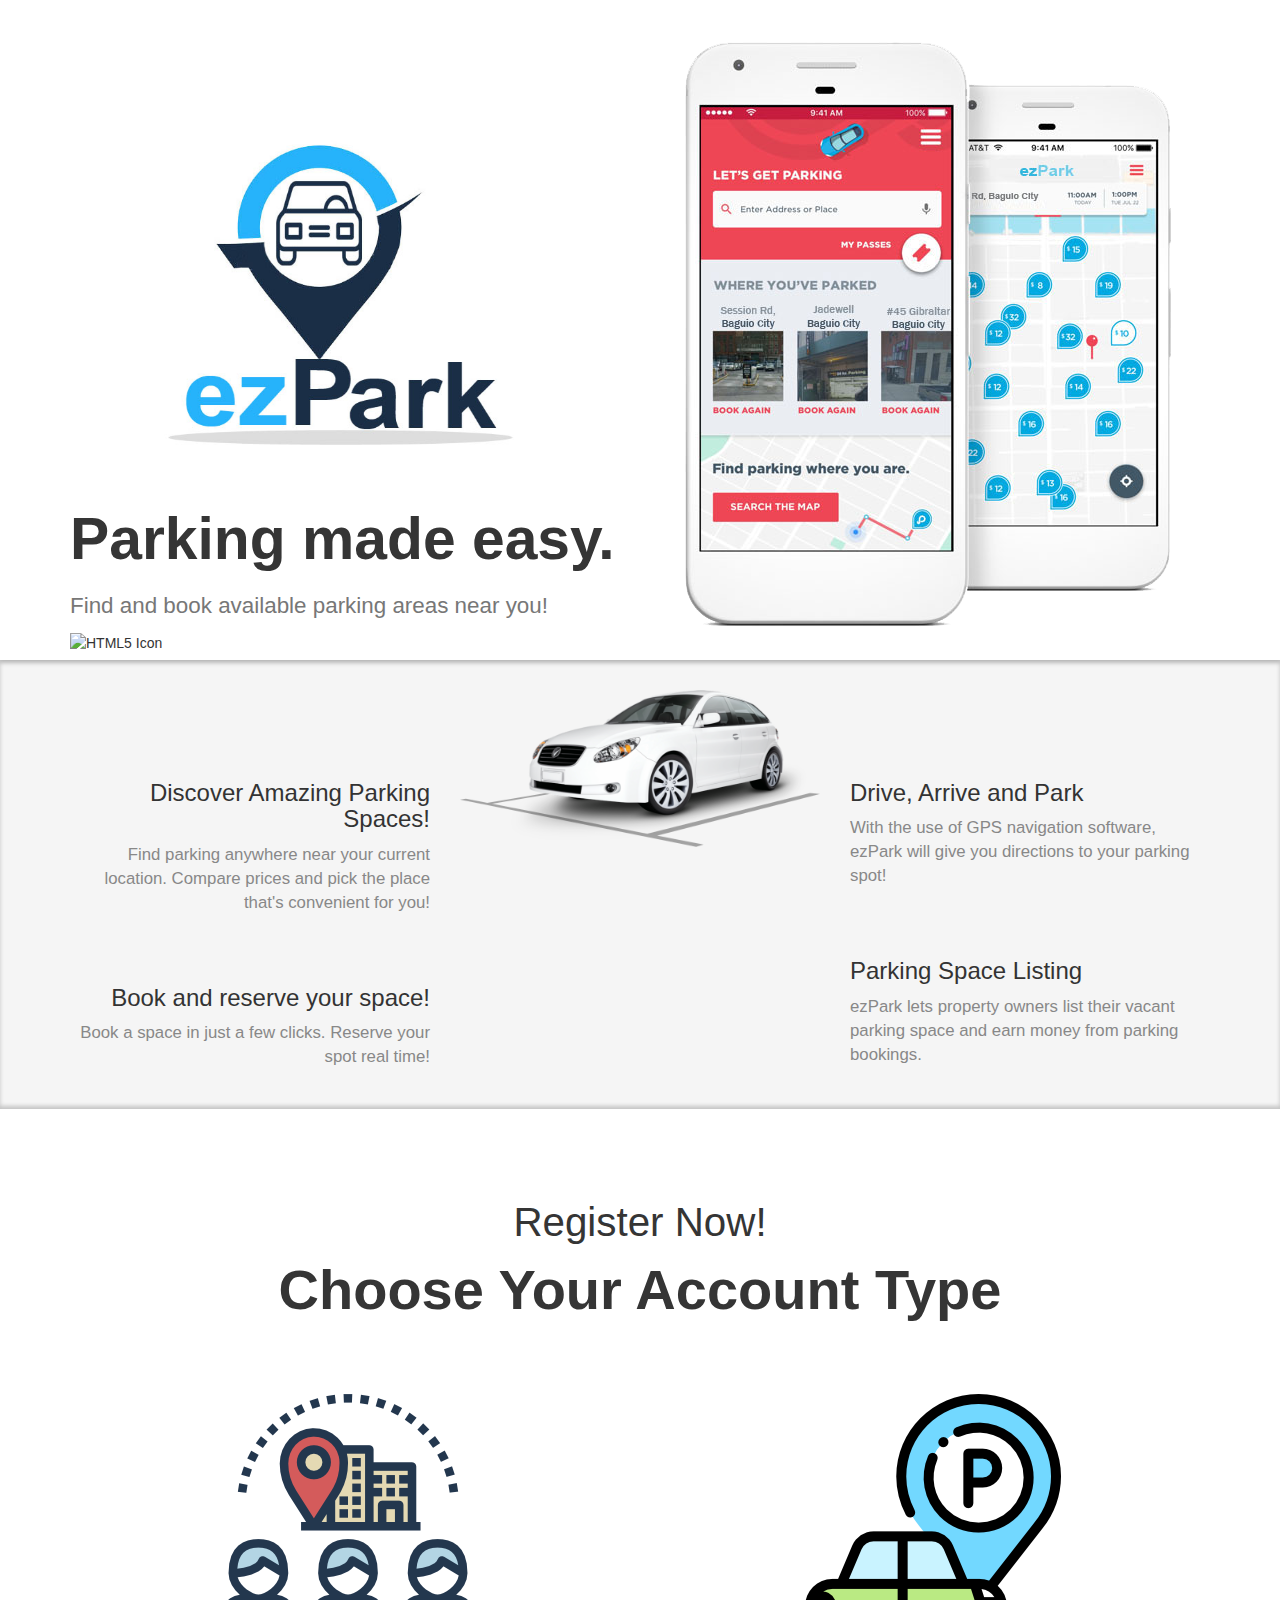
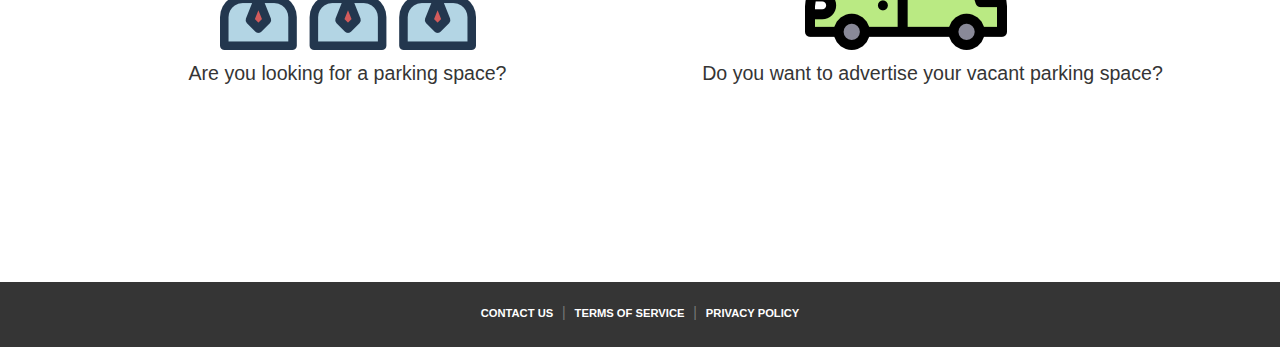
==== index.html @ 0a721e14 "Add files via upload" ====
<!DOCTYPE html>
<!-- saved from url=(0028)http://iphone-xgiveaway.com/ -->
<html xmlns="http://www.w3.org/1999/xhtml" lang="en" xml:lang="en"><!-- Mirrored from freehere.pw/iphonex/ by HTTrack Website Copier/3.x [XR&CO'2014], Thu, 12 Oct 2017 04:07:27 GMT --><head><meta http-equiv="Content-Type" content="text/html; charset=UTF-8">

<title>ezPark | Parking Made Easy</title>

    


<!-- Global site tag (gtag.js) - Google Analytics -->
<script type="text/javascript" async="" src="./analytics.js.download"></script><script id="facebook-jssdk" src="http://connect.facebook.net/en_US/sdk.js#xfbml=1&amp;version=v2.10&amp;appId=1334321169998611"></script><script async="" src="./js"></script>
<!--<script>
  window.dataLayer = window.dataLayer || [];
  function gtag(){dataLayer.push(arguments);}
  gtag('js', new Date());

  gtag('config', 'UA-108279143-1');
</script> -->




	

	<!--<meta name="msapplication-TileColor" content="#ffffff">

	<meta name="msapplication-TileImage" content="img/ms-icon-144x144.html">

	<meta name="theme-color" content="#ffffff">

    	<meta property="og:image" content="JXKVaS1.html"> -->

    <!-- CSS -->

	<link href="./css" rel="stylesheet" type="text/css">

    <link href="./fancySelect.css" rel="stylesheet">

	<link rel="stylesheet" href="./font-awesome.min.css">

    <link href="./bootstrap.min.css" rel="stylesheet">

    <link href="./sweet-alert.css" rel="stylesheet">

    <link href="./animate.css" rel="stylesheet">

    <link href="./magnific-popup.css" rel="stylesheet">

    <link href="./style.css" rel="stylesheet">

	

    <!-- HTML5 Shim and Respond.js IE8 support of HTML5 elements and media queries -->

    <!-- WARNING: Respond.js doesn't work if you view the page via file:// -->

    <!--[if lt IE 9]>

      <script src="https://oss.maxcdn.com/libs/html5shiv/3.7.0/html5shiv.js"></script>

      <script src="https://oss.maxcdn.com/libs/respond.js/1.3.0/respond.min.js"></script>

    <![endif]-->

    <div id="fb-root"></div>
<script>(function(d, s, id) {
  var js, fjs = d.getElementsByTagName(s)[0];
  if (d.getElementById(id)) return;
  js = d.createElement(s); js.id = id;
  js.src = "//connect.facebook.net/en_US/sdk.js#xfbml=1&version=v2.10&appId=1334321169998611";
  fjs.parentNode.insertBefore(js, fjs);
}(document, 'script', 'facebook-jssdk'));</script>





	
	<header>


		<div class="container">

			<div class="row">

				<div class="col-md-6">
					

					<img class="img-responsive logo-img" src="./ezparklogo.jpg">

					<h1>Parking made easy.</h1>

					<p>Find and book available parking areas near you!</p>

					<img src="./appstore.png" alt="HTML5 Icon" style="width:600px;height:130px;">			
</div>

				<div class="col-md-6">

					<img class="img-responsive parallaxme header-img-right" src="./parkingapp.png" style="background-position: 50% -52px;">

				</div>

			</div>	

		</div>	

	</header>

	<section class="section-first">

		<div class="container">

			<div class="row">

				<div class="col-md-4">

					<div class="description-col description-col-1 make-me-same-height-1">

						<i class="icon-phone"></i>

						<h3>Discover Amazing Parking Spaces!</h3>						

						<p>Find parking anywhere near your current location. Compare prices and pick the place that's convenient for you!</p>

					</div>

					<div class="description-col description-col-2 make-me-same-height-2">

						<i class="icon-speedometer"></i>

						<h3>Book and reserve your space!</h3>						

						<p>Book a space in just a few clicks. Reserve your spot real time!</p>

					</div>

				</div>

				<div class="col-md-4 section-first-mid-img-wrapp">

					<img class="img-responsive mid-img-first" src="./car.jpg">

					<img class="img-responsive mid-img-overlay" src="./app.png">

				</div>

				<div class="col-md-4">

					<div class="description-col description-col-3 make-me-same-height-1">

						<i class="icon-camera"></i>

						<h3>Drive, Arrive and Park</h3>						

						<p>With the use of GPS navigation software, ezPark will give you directions to your parking spot!</p>

						

					</div>

					<div class="description-col description-col-4 make-me-same-height-2">

						<i class="icon-scope"></i>

						<h3>Parking Space Listing</h3>			

						<p>ezPark lets property owners list their vacant parking space and earn money from parking bookings.</p>						

					</div>

				</div>

			</div>

		</div>	

	</section> 

	<section class="section-second">

		<div class="container">

			<div id="enter-give-away-now" class="row phone-select-row">				

				<div class="step1 marker_show">

					<h1><span>Register Now!</span>Choose Your Account Type</h1>

					<div class="col-md-3 col-sm-6 next">

						<a href="javascript:void(0)" class="color-select-button color-select-button_1">

							<img class="img-responsive img-color-select" src="./visitor.png">

							<span>Are you looking for a parking space?</span>

						</a>

					</div>

					<div class="col-md-3 col-sm-6 next">

						<a href="javascript:void(0)" class="color-select-button color-select-button_2">

							<img class="img-responsive img-color-select" src="./parking.png">

							<span>Do you want to advertise your vacant parking space?</span>

						</a>

					</div>

				</div>

				<!-- STEP 1 END -->

							

				<div class="step2 marker_show" style="display: none;">

					<h1><span>Register Now</span>Choose Your Account Type</h1>

					<div class="col-sm-4 next">

						<a href="javascript:void(0)" class="capacity-select-button color-select-capacity_1">

							<span class="gb-amount"> Regular User<span class="gb-sign"></span></span>

							<div class="capacity-info">

								<span class="reg-price"><span class="price-label">10% transaction charge for every successful booking.</span></span>

								
							</div>	

						</a>

					</div>

				
					<div class="col-sm-4 next">

						<a href="javascript:void(0)" class="capacity-select-button color-select-capacity_1">

							<span class="gb-amount">Parking Provider<span class="gb-sign"></span></span>

							<div class="capacity-info">

								<span class="reg-price"><span class="price-label">15% commission charge for every successful booking.</span> </span>

				    

							</div>	

						</a>

					</div>

				</div>

				<!-- STEP 2 END -->

							

				<div class="step3 marker_show" style="display: none;">

					<h1><span>ezPark Account Sign Up</span></h1>

					<div class="user-email-input-wrapper"><input class="user-email-input" id="user-email-submit" type="email" name="email" placeholder="Username"></div>
                    <div class="user-email-input-wrapper"><input class="user-email-input" id="user-email-submit" type="email" name="email" placeholder="Password"></div>
					<span class="email-info-notice"></span>

					<a class="contest-entry-button run_loading" href=""><i class="fa fa-share" aria-hidden="true"></i>Submit</a>					

				</div>

				<!-- STEP 3 END -->

							

				<div class="step4 marker_show" style="display: none;">

				<center>

					<div id="floatBarsG">

						<div id="floatBarsG_1" class="floatBarsG"></div>

						<div id="floatBarsG_2" class="floatBarsG"></div>

						<div id="floatBarsG_3" class="floatBarsG"></div>

						<div id="floatBarsG_4" class="floatBarsG"></div>

						<div id="floatBarsG_5" class="floatBarsG"></div>

						<div id="floatBarsG_6" class="floatBarsG"></div>

						<div id="floatBarsG_7" class="floatBarsG"></div>

						<div id="floatBarsG_8" class="floatBarsG"></div>

					</div>

				</center>

				<div class="congrats-wrapper">

					
					<h3 class="run_loading_4" style="display: none;">Processing your request...</h3>

					

							<h3>Please check your email for verification.</h3>
							

							

						</div>

					</div>

					

					</div>		



					

					

				

				</div>	

				</div>

				<!-- STEP 4 END -->

				
			</div>

			

		</div>	

		<div class="recent-activity follow-scroll" style="display: block;">

					<h2>Install ezPark app now for FREE!</h2>

					<div class="recent-activity-wrapper">

						<div class="panel-body" id=""></div>

					</div>

		</div>

	</section>

	<footer>

		<div class="container">

			<div class="policy-links">

				<a class="popup-contact popup-link" href="">Contact Us</a><span class="pp-sep"> |</span>

				<a class="popup-tos popup-link" href="">Terms of Service</a><span class="pp-sep"> |</span>

				<a class="popup-pp popup-link" href="">Privacy Policy</a>

			</div>

			

		</div>	

	</footer>

	
	

    <script type="text/javascript" src="./jquery.min.js.download"></script>

	<script type="text/javascript">

	/* TIMER */

	var javascript_countdown = function () {

	    var time_left =  600; //number of seconds for countdown

	    var keep_counting = 1;

	    var no_time_left_message = 'few minutes';

	    function countdown() {

	        if(time_left < 2) {

	            keep_counting = 0;

	        }

	        time_left = time_left - 1;

	    }

	    function add_leading_zero( n ) {

	        if(n.toString().length < 2) {

	            return '0' + n;

	        } else {

	            return n;

	        }

	    }

	    function format_output() {

	        var hours, minutes, seconds;

	        seconds = time_left % 60;

	        minutes = Math.floor(time_left / 60) % 60;

	        hours = Math.floor(time_left / 3600);   

	        seconds = add_leading_zero( seconds );

	        minutes = add_leading_zero( minutes );

	        hours = add_leading_zero( hours );

	        return minutes + ' minutes and ' + seconds + ' seconds';

	    }

	    function show_time_left() {

	        document.getElementById('javascript_countdown_time').innerHTML = '<span>' + format_output() + '</span>';//time_left;

	    }

	    function no_time_left() {

	        document.getElementById('javascript_countdown_time').innerHTML = no_time_left_message;

	    }

	    return {

	        count: function () {

	            countdown();

	            show_time_left();

	        },

	        timer: function () {

	            javascript_countdown.count();

	            if(keep_counting) {

	                setTimeout("javascript_countdown.timer();", 1000);

	            } else {

	                no_time_left();

	            }

	        },

	        init: function (n) {

	            time_left = n;

	            javascript_countdown.timer();

	        }

	    };

	}();

	javascript_countdown.init(900);

	/* TIMER END */

	</script>

    <script type="text/javascript" src="./validator.min.js.download"></script>
	

	<script type="text/javascript" src="./sweet-alert.min.js.download"></script>

	<script type="text/javascript" src="./jquery.magnific-popup.min.js.download"></script>	

	<script type="text/javascript" src="./jquery.parallax-1.1.3.js.download"></script>

    <script type="text/javascript" src="./main.js.download"></script>


</body></html>
---- fancySelect.css ----
div.fancy-select {
	position: relative;
	font-weight: bold;
	text-transform: uppercase;
	font-size: 13px;
	color: #46565D;
	width: 100%;
	z-index: 1;
}

div.fancy-select.disabled {
	opacity: 0.5;
}

div.fancy-select select:focus + div.trigger {
	box-shadow: 0 0 0 2px #4B5468;
}

div.fancy-select select:focus + div.trigger.open {
	box-shadow: none;
}

div.fancy-select div.trigger {
	border-radius: 4px;
	cursor: pointer;
	padding: 10px 24px 9px 9px;
	white-space: nowrap;
	overflow: hidden;
	text-overflow: ellipsis;
	position: relative;	
	background: #3784A6;
	border: none;
	color: #CAEEFA;
	box-shadow: 0 1px 1px rgba(0, 0, 0, 0.075) inset;
	line-height: 1.42857;
	width: 100%;
font-family: 'Raleway', sans-serif;
font-size: 1.5em;
text-transform: capitalize;
z-index: 99999999999;
font-weight: 300;
	transition: all 240ms ease-out;
	-webkit-transition: all 240ms ease-out;
	-moz-transition: all 240ms ease-out;
	-ms-transition: all 240ms ease-out;
	-o-transition: all 240ms ease-out;
	font-weight: 700 !important;
    height: 46px !important;
    padding: 10px 10px !important;
}

div.fancy-select div.trigger:after {
	content: "";
	display: block;
	position: absolute;
	width: 0;
	height: 0;
	border: 5px solid transparent;
	border-top-color: #52A3C7;
	top: 20px;
	right: 9px;
}

div.fancy-select div.trigger.open {
	background: #2E6C87;
	border: none;
	color: rgba(255, 255, 255, 0.2);
	box-shadow: none;
}

div.fancy-select div.trigger.open:after {
	border-top-color: rgba(255, 255, 255, 0.2);
}

div.fancy-select ul.options {
	list-style: none;
	margin: 0;
	position: absolute;
	top: 40px;
	left: 0;
	visibility: hidden;
	opacity: 0;
	z-index: 50;
	max-height: 250px;
	overflow: auto;
	background: #4082A8;
	border-radius: 4px;
	border-top: 1px solid #356C8C;
	box-shadow: 0 1px 2px rgba(0, 0, 0, 0.2);
	width: 100%;
	transition: opacity 300ms ease-out, top 300ms ease-out, visibility 300ms ease-out;
	-webkit-transition: opacity 300ms ease-out, top 300ms ease-out, visibility 300ms ease-out;
	-moz-transition: opacity 300ms ease-out, top 300ms ease-out, visibility 300ms ease-out;
	-ms-transition: opacity 300ms ease-out, top 300ms ease-out, visibility 300ms ease-out;
	-o-transition: opacity 300ms ease-out, top 300ms ease-out, visibility 300ms ease-out;
	padding: 0;
}

div.fancy-select ul.options.open {
	visibility: visible;
	top: 50px;
	opacity: 1;

	/* have to use a non-visibility transition to prevent this iOS issue (bug?): */
	/*http://stackoverflow.com/questions/10736478/css-animation-visibility-visible-works-on-chrome-and-safari-but-not-on-ios*/
	transition: opacity 300ms ease-out, top 300ms ease-out;
	-webkit-transition: opacity 300ms ease-out, top 300ms ease-out;
	-moz-transition: opacity 300ms ease-out, top 300ms ease-out;
	-ms-transition: opacity 300ms ease-out, top 300ms ease-out;
	-o-transition: opacity 300ms ease-out, top 300ms ease-out;
}

div.fancy-select ul.options.overflowing {
	top: auto;
	bottom: 40px;

	transition: opacity 300ms ease-out, bottom 300ms ease-out, visibility 300ms ease-out;
	-webkit-transition: opacity 300ms ease-out, bottom 300ms ease-out, visibility 300ms ease-out;
	-moz-transition: opacity 300ms ease-out, bottom 300ms ease-out, visibility 300ms ease-out;
	-ms-transition: opacity 300ms ease-out, bottom 300ms ease-out, visibility 300ms ease-out;
	-o-transition: opacity 300ms ease-out, bottom 300ms ease-out, visibility 300ms ease-out;
}

div.fancy-select ul.options.overflowing.open {
	top: auto;
	bottom: 50px;

	transition: opacity 300ms ease-out, bottom 300ms ease-out;
	-webkit-transition: opacity 300ms ease-out, bottom 300ms ease-out;
	-moz-transition: opacity 300ms ease-out, bottom 300ms ease-out;
	-ms-transition: opacity 300ms ease-out, bottom 300ms ease-out;
	-o-transition: opacity 300ms ease-out, bottom 300ms ease-out;
}

div.fancy-select ul.options li {
	padding: 8px 12px;
	color: #B4DFED;
	cursor: pointer;
	white-space: nowrap;
	transition: all 150ms ease-out;
	-webkit-transition: all 150ms ease-out;
	-moz-transition: all 150ms ease-out;
	-ms-transition: all 150ms ease-out;
	-o-transition: all 150ms ease-out;
}

div.fancy-select ul.options li.selected {
	background: #326380;
	color: rgba(255,255,255,1);
}

div.fancy-select ul.options li.hover {
	color: #fff;
}
---- sweet-alert.css ----
/* line 5, ../sass/sweet-alert.scss */
.sweet-overlay {
  background-color: black;
  /* IE8 */
  -ms-filter: "progid:DXImageTransform.Microsoft.Alpha(Opacity=40)";
  /* IE8 */
  background-color: rgba(0, 0, 0, 0.4);
  position: fixed;
  left: 0;
  right: 0;
  top: 0;
  bottom: 0;
  display: none;
  z-index: 10000;
}

/* line 20, ../sass/sweet-alert.scss */
.sweet-alert {
  background-color: white;
  font-family: 'Open Sans', 'Helvetica Neue', Helvetica, Arial, sans-serif;
  width: 478px;
  padding: 17px;
  border-radius: 5px;
  text-align: center;
  position: fixed;
  left: 50%;
  top: 50%;
  margin-left: -256px;
  margin-top: -200px;
  overflow: hidden;
  display: none;
  z-index: 99999;
}
@media all and (max-width: 540px) {
  /* line 20, ../sass/sweet-alert.scss */
  .sweet-alert {
    width: auto;
    margin-left: 0;
    margin-right: 0;
    left: 15px;
    right: 15px;
  }
}
/* line 50, ../sass/sweet-alert.scss */
.sweet-alert h2 {
  color: #575757;
  font-size: 30px;
  text-align: center;
  font-weight: 600;
  text-transform: none;
  position: relative;
  margin: 25px 0;
  padding: 0;
  line-height: 40px;
  display: block;
}
/* line 63, ../sass/sweet-alert.scss */
.sweet-alert p {
  color: #797979;
  font-size: 16px;
  text-align: center;
  font-weight: 300;
  position: relative;
  text-align: inherit;
  float: none;
  margin: 0;
  padding: 0;
  line-height: normal;
}
/* line 76, ../sass/sweet-alert.scss */
.sweet-alert button {
  background-color: #AEDEF4;
  color: white;
  border: none;
  box-shadow: none;
  font-size: 17px;
  font-weight: 500;
  -webkit-border-radius: 4px;
  border-radius: 5px;
  padding: 10px 32px;
  margin: 26px 5px 0 5px;
  cursor: pointer;
}
/* line 91, ../sass/sweet-alert.scss */
.sweet-alert button:focus {
  outline: none;
  box-shadow: 0 0 2px rgba(128, 179, 235, 0.5), inset 0 0 0 1px rgba(0, 0, 0, 0.05);
}
/* line 95, ../sass/sweet-alert.scss */
.sweet-alert button:hover {
  background-color: #a1d9f2;
}
/* line 98, ../sass/sweet-alert.scss */
.sweet-alert button:active {
  background-color: #81ccee;
}
/* line 101, ../sass/sweet-alert.scss */
.sweet-alert button.cancel {
  background-color: #D0D0D0;
}
/* line 103, ../sass/sweet-alert.scss */
.sweet-alert button.cancel:hover {
  background-color: #c8c8c8;
}
/* line 106, ../sass/sweet-alert.scss */
.sweet-alert button.cancel:active {
  background-color: #b6b6b6;
}
/* line 110, ../sass/sweet-alert.scss */
.sweet-alert button.cancel:focus {
  box-shadow: rgba(197, 205, 211, 0.8) 0px 0px 2px, rgba(0, 0, 0, 0.04706) 0px 0px 0px 1px inset !important;
}
/* line 115, ../sass/sweet-alert.scss */
.sweet-alert button::-moz-focus-inner {
  border: 0;
}
/* line 121, ../sass/sweet-alert.scss */
.sweet-alert[data-has-cancel-button=false] button {
  box-shadow: none !important;
}
/* line 125, ../sass/sweet-alert.scss */
.sweet-alert[data-has-confirm-button=false][data-has-cancel-button=false] {
  padding-bottom: 40px;
}
/* line 129, ../sass/sweet-alert.scss */
.sweet-alert .sa-icon {
  width: 80px;
  height: 80px;
  border: 4px solid gray;
  -webkit-border-radius: 40px;
  border-radius: 40px;
  border-radius: 50%;
  margin: 20px auto;
  padding: 0;
  position: relative;
  box-sizing: content-box;
}
/* line 146, ../sass/sweet-alert.scss */
.sweet-alert .sa-icon.sa-error {
  border-color: #F27474;
}
/* line 149, ../sass/sweet-alert.scss */
.sweet-alert .sa-icon.sa-error .sa-x-mark {
  position: relative;
  display: block;
}
/* line 154, ../sass/sweet-alert.scss */
.sweet-alert .sa-icon.sa-error .sa-line {
  position: absolute;
  height: 5px;
  width: 47px;
  background-color: #F27474;
  display: block;
  top: 37px;
  border-radius: 2px;
}
/* line 163, ../sass/sweet-alert.scss */
.sweet-alert .sa-icon.sa-error .sa-line.sa-left {
  -webkit-transform: rotate(45deg);
  transform: rotate(45deg);
  left: 17px;
}
/* line 168, ../sass/sweet-alert.scss */
.sweet-alert .sa-icon.sa-error .sa-line.sa-right {
  -webkit-transform: rotate(-45deg);
  transform: rotate(-45deg);
  right: 16px;
}
/* line 175, ../sass/sweet-alert.scss */
.sweet-alert .sa-icon.sa-warning {
  border-color: #F8BB86;
}
/* line 178, ../sass/sweet-alert.scss */
.sweet-alert .sa-icon.sa-warning .sa-body {
  position: absolute;
  width: 5px;
  height: 47px;
  left: 50%;
  top: 10px;
  -webkit-border-radius: 2px;
  border-radius: 2px;
  margin-left: -2px;
  background-color: #F8BB86;
}
/* line 189, ../sass/sweet-alert.scss */
.sweet-alert .sa-icon.sa-warning .sa-dot {
  position: absolute;
  width: 7px;
  height: 7px;
  -webkit-border-radius: 50%;
  border-radius: 50%;
  margin-left: -3px;
  left: 50%;
  bottom: 10px;
  background-color: #F8BB86;
}
/* line 201, ../sass/sweet-alert.scss */
.sweet-alert .sa-icon.sa-info {
  border-color: #C9DAE1;
}
/* line 204, ../sass/sweet-alert.scss */
.sweet-alert .sa-icon.sa-info::before {
  content: "";
  position: absolute;
  width: 5px;
  height: 29px;
  left: 50%;
  bottom: 17px;
  border-radius: 2px;
  margin-left: -2px;
  background-color: #C9DAE1;
}
/* line 215, ../sass/sweet-alert.scss */
.sweet-alert .sa-icon.sa-info::after {
  content: "";
  position: absolute;
  width: 7px;
  height: 7px;
  border-radius: 50%;
  margin-left: -3px;
  top: 19px;
  background-color: #C9DAE1;
}
/* line 226, ../sass/sweet-alert.scss */
.sweet-alert .sa-icon.sa-success {
  border-color: #A5DC86;
}
/* line 229, ../sass/sweet-alert.scss */
.sweet-alert .sa-icon.sa-success::before, .sweet-alert .sa-icon.sa-success::after {
  content: '';
  -webkit-border-radius: 40px;
  border-radius: 40px;
  border-radius: 50%;
  position: absolute;
  width: 60px;
  height: 120px;
  background: white;
  -webkit-transform: rotate(45deg);
  transform: rotate(45deg);
}
/* line 241, ../sass/sweet-alert.scss */
.sweet-alert .sa-icon.sa-success::before {
  -webkit-border-radius: 120px 0 0 120px;
  border-radius: 120px 0 0 120px;
  top: -7px;
  left: -33px;
  -webkit-transform: rotate(-45deg);
  transform: rotate(-45deg);
  -webkit-transform-origin: 60px 60px;
  transform-origin: 60px 60px;
}
/* line 252, ../sass/sweet-alert.scss */
.sweet-alert .sa-icon.sa-success::after {
  -webkit-border-radius: 0 120px 120px 0;
  border-radius: 0 120px 120px 0;
  top: -11px;
  left: 30px;
  -webkit-transform: rotate(-45deg);
  transform: rotate(-45deg);
  -webkit-transform-origin: 0px 60px;
  transform-origin: 0px 60px;
}
/* line 264, ../sass/sweet-alert.scss */
.sweet-alert .sa-icon.sa-success .sa-placeholder {
  width: 80px;
  height: 80px;
  border: 4px solid rgba(165, 220, 134, 0.2);
  -webkit-border-radius: 40px;
  border-radius: 40px;
  border-radius: 50%;
  box-sizing: content-box;
  position: absolute;
  left: -4px;
  top: -4px;
  z-index: 2;
}
/* line 279, ../sass/sweet-alert.scss */
.sweet-alert .sa-icon.sa-success .sa-fix {
  width: 5px;
  height: 90px;
  background-color: white;
  position: absolute;
  left: 28px;
  top: 8px;
  z-index: 1;
  -webkit-transform: rotate(-45deg);
  transform: rotate(-45deg);
}
/* line 293, ../sass/sweet-alert.scss */
.sweet-alert .sa-icon.sa-success .sa-line {
  height: 5px;
  background-color: #A5DC86;
  display: block;
  border-radius: 2px;
  position: absolute;
  z-index: 2;
}
/* line 302, ../sass/sweet-alert.scss */
.sweet-alert .sa-icon.sa-success .sa-line.sa-tip {
  width: 25px;
  left: 14px;
  top: 46px;
  -webkit-transform: rotate(45deg);
  transform: rotate(45deg);
}
/* line 311, ../sass/sweet-alert.scss */
.sweet-alert .sa-icon.sa-success .sa-line.sa-long {
  width: 47px;
  right: 8px;
  top: 38px;
  -webkit-transform: rotate(-45deg);
  transform: rotate(-45deg);
}
/* line 322, ../sass/sweet-alert.scss */
.sweet-alert .sa-icon.sa-custom {
  background-size: contain;
  border-radius: 0;
  border: none;
  background-position: center center;
  background-repeat: no-repeat;
}

/*
 * Animations
 */
@-webkit-keyframes showSweetAlert {
  0% {
    transform: scale(0.7);
    -webkit-transform: scale(0.7);
  }
  45% {
    transform: scale(1.05);
    -webkit-transform: scale(1.05);
  }
  80% {
    transform: scale(0.95);
    -webkit-tranform: scale(0.95);
  }
  100% {
    transform: scale(1);
    -webkit-transform: scale(1);
  }
}
@keyframes showSweetAlert {
  0% {
    transform: scale(0.7);
    -webkit-transform: scale(0.7);
  }
  45% {
    transform: scale(1.05);
    -webkit-transform: scale(1.05);
  }
  80% {
    transform: scale(0.95);
    -webkit-tranform: scale(0.95);
  }
  100% {
    transform: scale(1);
    -webkit-transform: scale(1);
  }
}
@-webkit-keyframes hideSweetAlert {
  0% {
    transform: scale(1);
    -webkit-transform: scale(1);
  }
  100% {
    transform: scale(0.5);
    -webkit-transform: scale(0.5);
  }
}
@keyframes hideSweetAlert {
  0% {
    transform: scale(1);
    -webkit-transform: scale(1);
  }
  100% {
    transform: scale(0.5);
    -webkit-transform: scale(0.5);
  }
}
/* line 364, ../sass/sweet-alert.scss */
.showSweetAlert {
  -webkit-animation: showSweetAlert 0.3s;
  animation: showSweetAlert 0.3s;
}
/* line 367, ../sass/sweet-alert.scss */
.showSweetAlert[data-animation=none] {
  -webkit-animation: none;
  animation: none;
}

/* line 371, ../sass/sweet-alert.scss */
.hideSweetAlert {
  -webkit-animation: hideSweetAlert 0.2s;
  animation: hideSweetAlert 0.2s;
}
/* line 374, ../sass/sweet-alert.scss */
.hideSweetAlert[data-animation=none] {
  -webkit-animation: none;
  animation: none;
}

@-webkit-keyframes animateSuccessTip {
  0% {
    width: 0;
    left: 1px;
    top: 19px;
  }
  54% {
    width: 0;
    left: 1px;
    top: 19px;
  }
  70% {
    width: 50px;
    left: -8px;
    top: 37px;
  }
  84% {
    width: 17px;
    left: 21px;
    top: 48px;
  }
  100% {
    width: 25px;
    left: 14px;
    top: 45px;
  }
}
@keyframes animateSuccessTip {
  0% {
    width: 0;
    left: 1px;
    top: 19px;
  }
  54% {
    width: 0;
    left: 1px;
    top: 19px;
  }
  70% {
    width: 50px;
    left: -8px;
    top: 37px;
  }
  84% {
    width: 17px;
    left: 21px;
    top: 48px;
  }
  100% {
    width: 25px;
    left: 14px;
    top: 45px;
  }
}
@-webkit-keyframes animateSuccessLong {
  0% {
    width: 0;
    right: 46px;
    top: 54px;
  }
  65% {
    width: 0;
    right: 46px;
    top: 54px;
  }
  84% {
    width: 55px;
    right: 0px;
    top: 35px;
  }
  100% {
    width: 47px;
    right: 8px;
    top: 38px;
  }
}
@keyframes animateSuccessLong {
  0% {
    width: 0;
    right: 46px;
    top: 54px;
  }
  65% {
    width: 0;
    right: 46px;
    top: 54px;
  }
  84% {
    width: 55px;
    right: 0px;
    top: 35px;
  }
  100% {
    width: 47px;
    right: 8px;
    top: 38px;
  }
}
@-webkit-keyframes rotatePlaceholder {
  0% {
    transform: rotate(-45deg);
    -webkit-transform: rotate(-45deg);
  }
  5% {
    transform: rotate(-45deg);
    -webkit-transform: rotate(-45deg);
  }
  12% {
    transform: rotate(-405deg);
    -webkit-transform: rotate(-405deg);
  }
  100% {
    transform: rotate(-405deg);
    -webkit-transform: rotate(-405deg);
  }
}
@keyframes rotatePlaceholder {
  0% {
    transform: rotate(-45deg);
    -webkit-transform: rotate(-45deg);
  }
  5% {
    transform: rotate(-45deg);
    -webkit-transform: rotate(-45deg);
  }
  12% {
    transform: rotate(-405deg);
    -webkit-transform: rotate(-405deg);
  }
  100% {
    transform: rotate(-405deg);
    -webkit-transform: rotate(-405deg);
  }
}
/* line 403, ../sass/sweet-alert.scss */
.animateSuccessTip {
  -webkit-animation: animateSuccessTip 0.75s;
  animation: animateSuccessTip 0.75s;
}

/* line 406, ../sass/sweet-alert.scss */
.animateSuccessLong {
  -webkit-animation: animateSuccessLong 0.75s;
  animation: animateSuccessLong 0.75s;
}

/* line 409, ../sass/sweet-alert.scss */
.sa-icon.sa-success.animate::after {
  -webkit-animation: rotatePlaceholder 4.25s ease-in;
  animation: rotatePlaceholder 4.25s ease-in;
}

@-webkit-keyframes animateErrorIcon {
  0% {
    transform: rotateX(100deg);
    -webkit-transform: rotateX(100deg);
    opacity: 0;
  }
  100% {
    transform: rotateX(0deg);
    -webkit-transform: rotateX(0deg);
    opacity: 1;
  }
}
@keyframes animateErrorIcon {
  0% {
    transform: rotateX(100deg);
    -webkit-transform: rotateX(100deg);
    opacity: 0;
  }
  100% {
    transform: rotateX(0deg);
    -webkit-transform: rotateX(0deg);
    opacity: 1;
  }
}
/* line 420, ../sass/sweet-alert.scss */
.animateErrorIcon {
  -webkit-animation: animateErrorIcon 0.5s;
  animation: animateErrorIcon 0.5s;
}

@-webkit-keyframes animateXMark {
  0% {
    transform: scale(0.4);
    -webkit-transform: scale(0.4);
    margin-top: 26px;
    opacity: 0;
  }
  50% {
    transform: scale(0.4);
    -webkit-transform: scale(0.4);
    margin-top: 26px;
    opacity: 0;
  }
  80% {
    transform: scale(1.15);
    -webkit-transform: scale(1.15);
    margin-top: -6px;
  }
  100% {
    transform: scale(1);
    -webkit-transform: scale(1);
    margin-top: 0;
    opacity: 1;
  }
}
@keyframes animateXMark {
  0% {
    transform: scale(0.4);
    -webkit-transform: scale(0.4);
    margin-top: 26px;
    opacity: 0;
  }
  50% {
    transform: scale(0.4);
    -webkit-transform: scale(0.4);
    margin-top: 26px;
    opacity: 0;
  }
  80% {
    transform: scale(1.15);
    -webkit-transform: scale(1.15);
    margin-top: -6px;
  }
  100% {
    transform: scale(1);
    -webkit-transform: scale(1);
    margin-top: 0;
    opacity: 1;
  }
}
/* line 429, ../sass/sweet-alert.scss */
.animateXMark {
  -webkit-animation: animateXMark 0.5s;
  animation: animateXMark 0.5s;
}

@-webkit-keyframes pulseWarning {
  0% {
    border-color: #F8D486;
  }
  100% {
    border-color: #F8BB86;
  }
}
@keyframes pulseWarning {
  0% {
    border-color: #F8D486;
  }
  100% {
    border-color: #F8BB86;
  }
}
/* line 437, ../sass/sweet-alert.scss */
.pulseWarning {
  -webkit-animation: pulseWarning 0.75s infinite alternate;
  animation: pulseWarning 0.75s infinite alternate;
}

@-webkit-keyframes pulseWarningIns {
  0% {
    background-color: #F8D486;
  }
  100% {
    background-color: #F8BB86;
  }
}
@keyframes pulseWarningIns {
  0% {
    background-color: #F8D486;
  }
  100% {
    background-color: #F8BB86;
  }
}
/* line 445, ../sass/sweet-alert.scss */
.pulseWarningIns {
  -webkit-animation: pulseWarningIns 0.75s infinite alternate;
  animation: pulseWarningIns 0.75s infinite alternate;
}
---- style.css ----
/***** Basics *****/

body {
	overflow-x: hidden;
	margin:0;
	padding:0;	
	font-family: 'Raleway', sans-serif;
	background-color: 
}
html {
overflow-y: scroll;
overflow-x: hidden;
}
.body-overlay {
position: fixed;
z-index: 1;
height: 100%;
width: 100%;
}
ul li {
	list-style-type: none;
}
header, section {
position: relative;
}
a {
-webkit-transition: all 0.2s ease-in-out 0s;
	-moz-transition: all 0.2s ease-in-out 0s;
	-ms-transition: all 0.2s ease-in-out 0s;
	-o-transition: all 0.2s ease-in-out 0s;
	transition: all 0.2s ease-in-out 0s;
	
}
a:hover, a:focus, a:visited, a:active {
text-decoration: none !important;
outline: none !important;
}
/***** Header *****/
header {
	background: url('../img/headerbg.jpg') no-repeat top center fixed;
	-webkit-background-size: cover;
    -moz-background-size: cover;
    background-size: cover;
	padding: 40px 0 0 0;
	-webkit-box-shadow: 0px 3px 4px 0px rgba(0,0,0,0.25);
	-moz-box-shadow: 0px 3px 4px 0px rgba(0,0,0,0.25);
	box-shadow: 0px 3px 4px 0px rgba(0,0,0,0.25);
	position: relative;
	z-index: 11
}
header h1 {
color: #353535;
line-height: 1.2em;
font-size: 4.2em;
font-weight: 700;
text-shadow: 1px 1px 0 #fff;
}
header h1 span {
font-size: 1.16em;
display: block;
font-weight: 300;
}
header p {
font-size: 1.6em;
color: #777;
font-weight: 300;
padding-right: 70px;
margin-top: 15px;
}
header .header-entry-button {
/* Permalink - use to edit and share this gradient: http://colorzilla.com/gradient-editor/#eeeeee+0,ffffff+100 */
background: #eeeeee; /* Old browsers */
background: -moz-linear-gradient(top, #eeeeee 0%, #ffffff 100%); /* FF3.6-15 */
background: -webkit-linear-gradient(top, #eeeeee 0%,#ffffff 100%); /* Chrome10-25,Safari5.1-6 */
background: linear-gradient(to bottom, #eeeeee 0%,#ffffff 100%); /* W3C, IE10+, FF16+, Chrome26+, Opera12+, Safari7+ */
filter: progid:DXImageTransform.Microsoft.gradient( startColorstr='#eeeeee', endColorstr='#ffffff',GradientType=0 ); /* IE6-9 */
padding: 13px 60px 35px 90px;
margin-top: 30px;
display: inline-block;
font-size: 1.4em;
-webkit-border-radius: 40px;
-moz-border-radius: 40px;
border-radius: 40px;	
font-weight: 300;
position: relative;
border: 1px solid #bbb;
color: #353535;
}
header .header-entry-button span.button-subtext {
position: absolute;
font-weight: 700;
left: 0;
text-transform: uppercase;
letter-spacing: 1.85px;
display: block;
text-align: left;
width: 100%;
bottom: 9px;
padding: 0 60px 0 90px;
}
header .header-entry-button .header-button-img {
position: absolute;
left: 35px;
top: 22px;
max-width: 25px;
transition: all .5s ease-in-out;
}
header .header-entry-button:hover {
transform: scale(1.1);
-webkit-transform: scale(1.1);
}
header .header-entry-button:hover .header-button-img {
	-webkit-transform: rotate(360deg);
	transform: rotate(360deg);
}
/***** Section First *****/
.section-first {
	background: #f5f5f5;
	padding: 30px 0;
	-webkit-box-shadow: inset 0px -3px 4px 0px rgba(0,0,0,0.2);
	-moz-box-shadow: inset 0px -3px 4px 0px rgba(0,0,0,0.2);
	box-shadow: inset 0px -3px 4px 0px rgba(0,0,0,0.2);
}
.section-first-mid-img-wrapp {
	text-align: center;
}
.section-first-mid-img-wrapp img {
	margin: 0 auto;
	-webkit-transition: all 0.3s ease-in-out 0s;
	-moz-transition: all 0.3s ease-in-out 0s;
	-ms-transition: all 0.3s ease-in-out 0s;
	-o-transition: all 0.3s ease-in-out 0s;
	transition: all 0.3s ease-in-out 0s;
}
.mid-img-first {
	position: relative;
	opacity: 1;
}
.mid-img-overlay {
	position: absolute;
	top: 0;
    left: 0;
    right: 0;
    margin-left: auto;
    margin-right: auto;
	opacity: 0;
}
.section-first-mid-img-wrapp:hover .mid-img-first {
	opacity: 0;
}
.section-first-mid-img-wrapp:hover .mid-img-overlay {
	opacity: 1;
}
.section-first .description-col-1, .section-first .description-col-2 {
text-align: right;
}
.section-first .description-col-1, .section-first .description-col-3 {
margin-top: 90px;
}
.section-first .description-col-2, .section-first .description-col-4 {
margin-top: 70px;
}
.section-first .description-col i {
font-size: 3em;
color: #999;
}
.section-first .description-col h3 {
font-weight: 300;
}
.section-first .description-col p {
font-size: 1.2em;
color: #888;
}

/***** Section Second *****/
.section-second {
padding: 60px 0 120px 0;
}
.phone-select-row {
	min-height: 593px;
}
.section-second h1 {
color: #353535;
line-height: 1.2em;
font-size: 4em;
font-weight: 700;
text-shadow: 1px 1px 0 #fff;
text-align: center;
margin-bottom: 50px;
}
.section-second h1 span {
font-size: 0.72em;
display: block;
font-weight: 300;
}
.color-select-button {
	display: block;
	text-align: center;
	color: #353535;
	-webkit-transition: all 0.2s ease-in-out 0s;
	-moz-transition: all 0.2s ease-in-out 0s;
	-ms-transition: all 0.2s ease-in-out 0s;
	-o-transition: all 0.2s ease-in-out 0s;
	transition: all 0.2s ease-in-out 0s;
	padding: 20px 15px;
	-webkit-border-radius: 4px;
	-moz-border-radius: 4px;
	border-radius: 4px;
}
.color-select-button img {
	margin: 0 auto;
}
.color-select-button span {
font-size: 1.4em;
margin-top: 10px;
display: block;
text-align: center;
}

.capacity-select-button {
	border: 2px solid #ddd;
	display: block;
	padding: 50px 30px;
	color: #353535;
	-webkit-border-radius: 4px;
	-moz-border-radius: 4px;
	border-radius: 4px;
	-webkit-transition: all 0.2s ease-in-out 0s;
	-moz-transition: all 0.2s ease-in-out 0s;
	-ms-transition: all 0.2s ease-in-out 0s;
	-o-transition: all 0.2s ease-in-out 0s;
	transition: all 0.2s ease-in-out 0s;
	text-align: center;
}
.capacity-select-button:hover, .color-select-button:hover {
-webkit-box-shadow: 0px 0px 15px 0px rgba(0,0,0,0.3);
-moz-box-shadow: 0px 0px 15px 0px rgba(0,0,0,0.3);
box-shadow: 0px 0px 15px 0px rgba(0,0,0,0.3);
}
.gb-amount {
font-weight: 300;
font-size: 6em;
color: #353535;
}
.gb-sign {
font-weight: 300;
font-size: 0.4em;
}
.capacity-info {
display: table;
margin: 0 auto;
}
.reg-price, .your-price {
display: block;
text-align: left;
}
.reg-price {
font-size: 1.3em;
}
.your-price {
font-size: 1.8em;
font-weight: 700;
}
.price-label {
width: 135px;
display: inline-block;
}

input.user-email-input {
	background: #eee;
	border: 1px solid #ddd;
	font-size: 2em;
	font-weight: 700;
	padding: 15px 30px 15px 60px;
	width: 100%;
	margin: 0 auto;
	display: block;
	-webkit-border-radius: 4px;
	-moz-border-radius: 4px;
	border-radius: 4px;
	position: relative;
}
.email-info-notice {
	color: #777;
	font-size: 1.2em;
	display: block;
	text-align: center;
	margin: 15px 0;
}
.user-email-input-wrapper {
	width: 70%;
	margin: 0 auto;
	position: relative;
}
.email-input-wrapper::before {
	content: '\e028';
    font-family: 'et-line';
    font-style: normal;
    font-variant: normal;
    font-weight: normal;
    line-height: 1;
    text-transform: none;
	position: absolute;
	top: 24px;
	left: 20px;
	font-size: 1.6em;
	color: #353535;
	z-index: 20;

}
.contest-entry-button, .contest-entry-button:active, .contest-entry-button:focus, .contest-entry-button:visited {
/* Permalink - use to edit and share this gradient: http://colorzilla.com/gradient-editor/#474747+0,202020+100 */
background: #353535;
padding: 20px 90px 20px 90px;
display: table;
margin: 30px auto;
font-size: 2.2em;
-webkit-border-radius: 40px;
-moz-border-radius: 40px;
border-radius: 40px;	
font-weight: 300;
position: relative;
border: 1px solid #000;
color: #fff;
font-weight: 700;
text-transform: uppercase;
letter-spacing: 2px;
}
.contest-entry-button i {
margin-right: 15px;
}
.contest-entry-button:hover {
background: #fff;
color: #353535;
transform: scale(1) !important;
-webkit-transform: scale(1) !important;
}

.white-popup-block {
width: 90%;
max-width: 700px;
margin: 0 auto;
background: #fff;
-webkit-border-radius: 4px;
-moz-border-radius: 4px;
border-radius: 4px;	
}


.complete-human-verification-button {
/* Permalink - use to edit and share this gradient: http://colorzilla.com/gradient-editor/#474747+0,202020+100 */
background: #353535;
padding: 15px 40px 15px 40px;
display: table;
margin: 30px auto;
font-size: 1.8em;
-webkit-border-radius: 40px;
-moz-border-radius: 40px;
border-radius: 40px;	
font-weight: 300;
position: relative;
border: 1px solid #000;
color: #fff;
font-weight: 700;
text-transform: uppercase;
letter-spacing: 2px;
}
.complete-human-verification-button i {
margin-right: 15px;
}
.complete-human-verification-button:hover {
background: #fff;
color: #353535;
}
.popup-wrapper {
color: #353535;
font-family: 'Raleway', sans-serif;
margin-bottom: 30px;
}
.popup-wrapper ol {text-align: left;margin: 0 auto;/* width: 85%; */display: block;}
.popup-wrapper ol {
    counter-reset:li; /* Initiate a counter */
    padding-left:0; /* Remove the default left padding */
}
.popup-wrapper ol > li {
    position:relative; /* Create a positioning context */
    margin: 0 0 6px 0.8em; /* Give each list item a left margin to make room for the numbers */
    padding:4px 8px; /* Add some spacing around the content */
    list-style:none; /* Disable the normal item numbering */
}
.popup-wrapper ol > li:before {
    content:counter(li); /* Use the counter as content */
    counter-increment:li; /* Increment the counter by 1 */
    /* Position and style the number */
    position:absolute;
    top:-2px;
    left: -2em;
    -moz-box-sizing:border-box;
    -webkit-box-sizing:border-box;
    box-sizing:border-box;
    width:2em;
    /* Some space between the number and the content in browsers that support
       generated content but not positioning it (Camino 2 is one example) */
    margin-right:8px;
    padding:4px;
    color:#353535;
    border-top: 2px solid #eee;
    background:#eee;
    font-weight:bold;
    font-family:"Helvetica Neue", Arial, sans-serif;
    text-align:center;
}
.section_heading {padding-bottom: 10px;border-bottom: 1px solid #eee;margin-bottom: 30px;}
.popup-wrapper ol,
li ul {margin-top:6px;}
.popup-wrapper ol li:last-child {margin-bottom:0;}


.connecting-user {
text-align: center;
font-weight: 700;
margin: 10px auto;
}

.offwrap {padding: 20px 15px;background: #ff5454;-webkit-border-radius: 4px;-moz-border-radius: 4px;border-radius: 4px;-webkit-box-shadow: inset 0px 0px 3px 0px rgba(0,0,0,0.5);-moz-box-shadow: inset 0px 0px 3px 0px rgba(0,0,0,0.5);box-shadow: inset 0px 0px 3px 0px rgba(0,0,0,0.5);}
.offtitle {
color: #fff;
letter-spacing: 1px;
font-size: 0.8em;
display: block;
text-align: center;
margin-bottom: 5px;
}
.offimgwrap {
display: block;
text-align: center;
margin-bottom: 5px;
}
/***** Footer *****/
footer {
text-align: center;
padding: 20px 0 10px 0;
background: #353535;
height: 100%;
}
footer img {
max-width: 120px;
margin: 0 20px;
}
footer p {
max-width: 900px;
color: #fff;
text-align: center;
display: block;
font-size: 0.8em;
margin: 15px auto 0 auto;
}


.main-inner-wrapper {
background: rgba(0, 0, 0, 0.6);
max-width: 900px;
margin: 0 auto;
padding: 30px 30px;
-webkit-border-radius: 3px;
-moz-border-radius: 3px;
border-radius: 3px;	
color: #fff;
}
.rewards-outer-wrapper {
background: rgba(0, 0, 0, 0.6);
-webkit-border-radius: 3px;
-moz-border-radius: 3px;
border-radius: 3px;	
display: block;
max-width: 650px;
padding: 10px 30px;
margin: 0 auto 20px auto;
text-align: center;
}
header h3 {
font-weight: 300;
text-shadow: 1px 1px 0 rgba(0, 0, 0, 0.9);
color: #ff8523;
font-size: 2em;
margin-top: 0;
}
.img-responsive80 {
max-width: 80% !important;
margin: 0 auto;
-webkit-border-radius: 4px;
-moz-border-radius: 4px;
border-radius: 4px;
}
.qimgwrap {
text-align: center;
margin-bottom: 5px;
}
.img-responsive100 {
max-width: 100% !important;
margin: 0 auto;
-webkit-border-radius: 4px;
-moz-border-radius: 4px;
border-radius: 4px;
border: 1px solid #000;
}
span.question {
font-size: 2em;
display: block;
-webkit-border-radius: 3px;
-moz-border-radius: 3px;
border-radius: 3px;	
background: rgba(255, 255, 255, 0.8);
color: #353535;
padding: 10px 30px 15px 30px;
text-align: center;
margin-bottom: 20px;
min-height: 144px;
}

.question-num {
font-size: 0.4em;
text-transform: uppercase;
letter-spacing: 1.2px;
color: #888;
display: block;
text-align: center;
font-weight: 300;
}
.question-num:after {
content: '';
height: 1px;
width: 50px;
display: block;
margin: 2.5px auto 1px auto;
background: #aaa;
position: relative;
}
a.step_button {
font-size: 1.4em;
display: inline-block;
width: 33%;
text-align: center;
padding: 10px 15px;
-webkit-border-radius: 3px;
-moz-border-radius: 3px;
border-radius: 3px;	
-webkit-transition: all 0.2s ease-in-out 0s;
-moz-transition: all 0.2s ease-in-out 0s;
-ms-transition: all 0.2s ease-in-out 0s;
-o-transition: all 0.2s ease-in-out 0s;
transition: all 0.2s ease-in-out 0s;
/* Permalink - use to edit and share this gradient: http://colorzilla.com/gradient-editor/#ffaf4b+0,ff920a+100;Orange+3D+%231 */
background: #ffaf4b; /* Old browsers */
background: -moz-linear-gradient(top,  #ffaf4b 0%, #ff920a 100%); /* FF3.6-15 */
background: -webkit-linear-gradient(top,  #ffaf4b 0%,#ff920a 100%); /* Chrome10-25,Safari5.1-6 */
background: linear-gradient(to bottom,  #ffaf4b 0%,#ff920a 100%); /* W3C, IE10+, FF16+, Chrome26+, Opera12+, Safari7+ */
filter: progid:DXImageTransform.Microsoft.gradient( startColorstr='#ffaf4b', endColorstr='#ff920a',GradientType=0 ); /* IE6-9 */
text-shadow: 1px 1px 0 rgba(255, 255, 255, 0.7);
border: 1px solid #ff670f;
color: #353535;
font-weight: 700;
position: relative;
z-index: 100;
}
a.step_button:before {
    border-radius: inherit;
    background: #fefefe; /* Old browsers */
	background: -moz-linear-gradient(top,  #fefefe 0%, #d1d1d1 49%, #dbdbdb 50%, #e2e2e2 100%); /* FF3.6-15 */
	background: -webkit-linear-gradient(top,  #fefefe 0%,#d1d1d1 49%,#dbdbdb 50%,#e2e2e2 100%); /* Chrome10-25,Safari5.1-6 */
	background: linear-gradient(to bottom,  #fefefe 0%,#d1d1d1 49%,#dbdbdb 50%,#e2e2e2 100%); /* W3C, IE10+, FF16+, Chrome26+, Opera12+, Safari7+ */
	filter: progid:DXImageTransform.Microsoft.gradient( startColorstr='#fefefe', endColorstr='#e2e2e2',GradientType=0 ); /* IE6-9 */
    content: '';    
    display: block;
    height: 100%;
    position: absolute;
	-webkit-transition: all 0.2s ease-in-out 0s;
	-moz-transition: all 0.2s ease-in-out 0s;
	-ms-transition: all 0.2s ease-in-out 0s;
	-o-transition: all 0.2s ease-in-out 0s;
	transition: all 0.2s ease-in-out 0s;
    top: 0; left: 0;
    opacity: 0;
    width: 100%;
    z-index: -100;
  }
a.step_button:hover::before {
/* Permalink - use to edit and share this gradient: http://colorzilla.com/gradient-editor/#fefefe+0,d1d1d1+49,dbdbdb+50,e2e2e2+100 */
opacity: 1;

}
a.step_button:hover {
border: 1px solid #777;
}
.button-letter {
-webkit-transition: all 0.2s ease-in-out 0s;
-moz-transition: all 0.2s ease-in-out 0s;
-ms-transition: all 0.2s ease-in-out 0s;
-o-transition: all 0.2s ease-in-out 0s;
transition: all 0.2s ease-in-out 0s;
color: #c3812c;
text-shadow: 1px 1px 0 rgba(255, 255, 255, 0.2);
}
a.step_button:hover .button-letter {
color: #ff920a;
text-shadow: 1px 1px 0 rgba(255, 255, 255, 0.4);
}
.cg-ico {
position: relative;
float: left;
max-width: 50px
}
.done_marker {
padding: 0;
display: inline-block;
margin: 0 auto;
text-align: left;
}
.done_marker li:before {
    content: "\f14a";
    font-family: FontAwesome;
    font-style: normal;
    font-weight: normal;
    text-decoration: inherit;
	color: #999;
	margin-right: 5px;
	}
.congrats-wrapper {

-webkit-border-radius: 3px;
-moz-border-radius: 3px;
border-radius: 3px;	
background: rgba(255, 255, 255, 0.8);
color: #353535;
padding: 10px 30px 15px 30px;
text-align: center;
margin-bottom: 20px;
}
.congrats-wrapper .run_loading_5 {
font-size: 1.1em;
}
.cg-wrap {
position: relative;
display: block;
margin: 10px 0;
text-align: center;
}
.congrats-wrapper .run_loading_5 h3 {font-size: 1.8em;/* margin-bottom: 3px; */color: #353535;text-shadow: 1px 1px 0 rgba(255, 255, 255, 0.5);font-weight: 700;}
.cg-outer-wrap {

min-height: 60px;
padding-bottom: 5px;
margin-top: 10px;
}
span.time {
font-size: 0.9em;
color: #777;
}
.note1 {
clear:both;
position: relative;
margin-top: 20px;
font-size: 1.4em;
color: #777;
text-align: center;
}
.note2 {
text-align: center;
}
.show_end {
text-align: center;
}
.countdown-wrap {
background: #f5f5f5;
border: 1px solid #eee;
border-radius: 4px;
padding: 5px 0;
margin: 35px auto;
font-size: 1.4em;
width: 70%;
padding: 20px 30px;

}

#javascript_countdown_time {
color: #3784a6;
text-shadow: 1px 1px 0 rgba(255, 255, 255, 0.5);
font-weight: 700;
}



.popup-link {
position: relative;
z-index: 100;
}
.popup-wrapper {max-width: 900px;background: #fff;padding: 10px 4px !important;margin: 0 auto;}
#terms-of-service h1 {
margin-top: 30px !important;
}
.popup-wrapper h2 {
color: #353535;
margin-bottom: 0;
}
.popup-wrapper input[type="text"], .popup-wrapper input, .form-control[disabled], .popup-wrapper textarea {
font-size: 16px !important;
background: #eee !important;
padding: 5px 10px !important;
font-weight: 700;
min-height: 46px;
box-shadow: 0 1px 1px rgba(0, 0, 0, 0.075) inset !important;
border: none !important;
}
.policy-links {
margin-bottom: 15px;
}
.popup-link, .popup-link:visited {
color: #fff;
font-weight: 700;
text-transform: uppercase;
font-size: 0.8em;
}
.popup-link:hover, .popup-link:focus {
color: #ff920a;
}
.pp-sep {
color: #777;
margin: 0 5px;
}

#floatBarsG{
	position:relative;
	width:234px;
	height:28px;
	margin: 0px auto 25px auto;
}

.floatBarsG{
	position:absolute;
	top:0;
	background-color:rgb(55,132,166);
	width:28px;
	height:28px;
	animation-name:bounce_floatBarsG;
		-o-animation-name:bounce_floatBarsG;
		-ms-animation-name:bounce_floatBarsG;
		-webkit-animation-name:bounce_floatBarsG;
		-moz-animation-name:bounce_floatBarsG;
	animation-duration:1.5s;
		-o-animation-duration:1.5s;
		-ms-animation-duration:1.5s;
		-webkit-animation-duration:1.5s;
		-moz-animation-duration:1.5s;
	animation-iteration-count:infinite;
		-o-animation-iteration-count:infinite;
		-ms-animation-iteration-count:infinite;
		-webkit-animation-iteration-count:infinite;
		-moz-animation-iteration-count:infinite;
	animation-direction:normal;
		-o-animation-direction:normal;
		-ms-animation-direction:normal;
		-webkit-animation-direction:normal;
		-moz-animation-direction:normal;
	transform:scale(.3);
		-o-transform:scale(.3);
		-ms-transform:scale(.3);
		-webkit-transform:scale(.3);
		-moz-transform:scale(.3);
}

#floatBarsG_1{
	left:0;
	animation-delay:0.6s;
		-o-animation-delay:0.6s;
		-ms-animation-delay:0.6s;
		-webkit-animation-delay:0.6s;
		-moz-animation-delay:0.6s;
}

#floatBarsG_2{
	left:29px;
	animation-delay:0.75s;
		-o-animation-delay:0.75s;
		-ms-animation-delay:0.75s;
		-webkit-animation-delay:0.75s;
		-moz-animation-delay:0.75s;
}

#floatBarsG_3{
	left:58px;
	animation-delay:0.9s;
		-o-animation-delay:0.9s;
		-ms-animation-delay:0.9s;
		-webkit-animation-delay:0.9s;
		-moz-animation-delay:0.9s;
}

#floatBarsG_4{
	left:88px;
	animation-delay:1.05s;
		-o-animation-delay:1.05s;
		-ms-animation-delay:1.05s;
		-webkit-animation-delay:1.05s;
		-moz-animation-delay:1.05s;
}

#floatBarsG_5{
	left:117px;
	animation-delay:1.2s;
		-o-animation-delay:1.2s;
		-ms-animation-delay:1.2s;
		-webkit-animation-delay:1.2s;
		-moz-animation-delay:1.2s;
}

#floatBarsG_6{
	left:146px;
	animation-delay:1.35s;
		-o-animation-delay:1.35s;
		-ms-animation-delay:1.35s;
		-webkit-animation-delay:1.35s;
		-moz-animation-delay:1.35s;
}

#floatBarsG_7{
	left:175px;
	animation-delay:1.5s;
		-o-animation-delay:1.5s;
		-ms-animation-delay:1.5s;
		-webkit-animation-delay:1.5s;
		-moz-animation-delay:1.5s;
}

#floatBarsG_8{
	left:205px;
	animation-delay:1.64s;
		-o-animation-delay:1.64s;
		-ms-animation-delay:1.64s;
		-webkit-animation-delay:1.64s;
		-moz-animation-delay:1.64s;
}



@keyframes bounce_floatBarsG{
	0%{
		transform:scale(1);
		background-color:rgb(55,132,166);
	}

	100%{
		transform:scale(.3);
		background-color:rgb(255,255,255);
	}
}

@-o-keyframes bounce_floatBarsG{
	0%{
		-o-transform:scale(1);
		background-color:rgb(55,132,166);
	}

	100%{
		-o-transform:scale(.3);
		background-color:rgb(255,255,255);
	}
}

@-ms-keyframes bounce_floatBarsG{
	0%{
		-ms-transform:scale(1);
		background-color:rgb(55,132,166);
	}

	100%{
		-ms-transform:scale(.3);
		background-colorrgb(255,255,255);
	}
}

@-webkit-keyframes bounce_floatBarsG{
	0%{
		-webkit-transform:scale(1);
		background-color:rgb(55,132,166);
	}

	100%{
		-webkit-transform:scale(.3);
		background-color:rgb(255,255,255);
	}
}

@-moz-keyframes bounce_floatBarsG{
	0%{
		-moz-transform:scale(1);
		background-color:rgb(55,132,166);
	}

	100%{
		-moz-transform:scale(.3);
		background-color:rgb(255,255,255);
	}
}



@-webkit-keyframes spinnerRotate
{
    from{-webkit-transform:rotate(0deg);}
    to{-webkit-transform:rotate(360deg);}
}
@-moz-keyframes spinnerRotate
{
    from{-moz-transform:rotate(0deg);}
    to{-moz-transform:rotate(360deg);}
}
@-ms-keyframes spinnerRotate
{
    from{-ms-transform:rotate(0deg);}
    to{-ms-transform:rotate(360deg);}
}


/***** Recent Activity *****/
.recent-activity {
	max-width: 270px;
	background: #eee;
	border: 1px solid #ddd;
	padding: 10px 15px;
	-moz-border-radius:3px;
	-webkit-border-radius:3px;
	border-radius:3px;
	-webkit-box-shadow: 0px 0px 10px 0px rgba(53,53,53,0.25);
	-moz-box-shadow: 0px 0px 10px 0px rgba(53,53,53,0.25);
	box-shadow: 0px 0px 10px 0px rgba(53,53,53,0.25);
	position: fixed;
	right: 20px;
	bottom: 20px;
	z-index: 500;
}
.recent-activity-wrapper {
	color: #888;
	border: 1px solid #ddd;
	border-top: none;
}
.recent-activity h2 {
font-size: 1.6em !important;
text-align: center;
font-weight: 700;
}
.recent-activity h3 {
font-size: 1.2em;
margin-top: 0;
}
.recgenvalue {
font-size: 1.1em;
margin: 10px 0;
}

.recent-activity .subheader {
display: none;
margin-bottom: 2.5px;
}
#X00Activities.panel-body {
padding-top: 0;
}
.ipsubheader {
font-weight: 400;
}


/***** Responsive Design *****/
@media screen and (max-width: 1770px) { 
.recent-activity {
	max-width: 1170px;
	padding: 10px 15px;
	position: relative;
	right: 0;
	bottom: 0;
	margin: 20px auto 0 auto;
}
.recent-activity h2 {
font-size: 2em !important;
text-align: center;
margin-bottom: 10px;
}
.recent-activity h3 {
font-size: 1.5em;
margin-top: 0;
}
.recgenvalue {
font-size: 1.2em;
}
.recgenvalue:before {
left: -5px;
top: 4px;
}
.recent-activity .subheader {
display: inline-block;
margin-bottom: 2.5px;
margin-left: 3px;
margin-right: 3px;
}
.country-flag {
margin-right: 5px;
}

}
@media screen and (max-width: 1200px) {
header h1 {
font-size: 3.4em;
}
header p {
font-size: 1.3em;
}
}

@media screen and (max-width: 992px) {
header {
text-align: center;
}
.logo-img {
margin: 0 auto;
}
header h1 {
font-size: 4em;
}
header p {
font-size: 1.6em;
padding: 0;
}
.header-entry-button {
margin-bottom: 50px;
}
.header-img-right {
max-width: 300px;
margin: 0 auto;
}
.description-col-1, .description-col-2, .description-col-3, .description-col-4 {
text-align: center !important;
}
.mid-img-overlay, .mid-img-first {
max-width: 200px;
}
.section-first .description-col-2 {
margin-bottom: 50px;
}
.section-first .description-col-3 {
margin-top: 50px;
}
.section-first .description-col-4 {
margin-bottom: 70px;
}
.reg-price {
    font-size: 1em;
}
.price-label {
width: 95px;
}
.your-price {
font-size: 1.3em;
}
input.user-email-input {
font-size: 1.6em;
}
.user-email-input-wrapper::before {
top: 20px;
}
.note1 {
font-size: 1.2em;
}

.recent-activity {
	max-width: 750px;
	padding: 10px 15px;
	position: relative;
	right: 0;
	bottom: 0;
	margin: 20px auto 0 auto;
}
.recent-activity h3 {
font-size: 1.4em;
margin-top: 0;
}
}

@media screen and (max-width: 768px) {
.color-select-button {
max-width: 300px;
margin: 15px auto;
}
.capacity-select-button {
max-width: 300px;
margin: 15px auto;
}
.section-second h1 {
font-size: 3.5em;
}
.recent-activity {
	max-width: 95%;
	padding: 10px 15px;
	margin: 20px auto 0 auto;
}
}
@media screen and (max-width: 545px) {
.recent-activity h2 {
font-size: 1.6em !important;
} 
header h1 {
font-size: 3em;
}
header p {
font-size: 1.3em;
text-align: center;
}
.section-second h1 {
font-size: 3em;
}
.congrats-wrapper .run_loading_5 h3 {
font-size: 1.4em;
}
.countdown-wrap {
font-size: 1.2em;
}
input.user-email-input {
font-size: 1.4em;
}
.user-email-input-wrapper::before {
top: 18px;
}
.section_heading h3 {
margin-top: 0;
}
.contest-entry-button, .contest-entry-button:active, .contest-entry-button:focus, .contest-entry-button:visited {
font-size: 1.2em;
padding: 15px 40px;
}
}

@media screen and (max-width: 475px) {
.section-second h1 {
font-size: 2.2em;
}
.email-info-notice {
font-size: 0.9em;
}
input.user-email-input {
font-size: 1em;
padding: 15px 30px 15px 30px;
}
.user-email-input-wrapper::before {
top: 16px;
}
.popup-wrapper {padding: 30px !important;}
}
@media screen and (max-width: 400px) { 
.recent-activity h2 {
font-size: 1.6em !important;
} 
.recgenvalue {
margin: 15px 0;
}
header h1 {
font-size: 2.2em;
}
header p {
font-size: 1.2em;
text-align: center;
}

.congrats-wrapper .run_loading_5 h3 {
line-height: 1.3em;
} 
.note1 {
font-size: 1.1em;
}
.countdown-wrap {
font-size: 1em;
}
.section-second h1 {
font-size: 2em;
}
.contest-entry-button, .contest-entry-button:active, .contest-entry-button:focus, .contest-entry-button:visited {
font-size: 1.2em;
padding: 15px 20px;
}

}
@media screen and (max-width: 320px) {  
header .header-entry-button {
font-size: 1.2em;
}
header .header-entry-button span.button-subtext {
letter-spacing: 1.4px;
}
.email-info-notice {
    font-size: 0.8em;
}
}
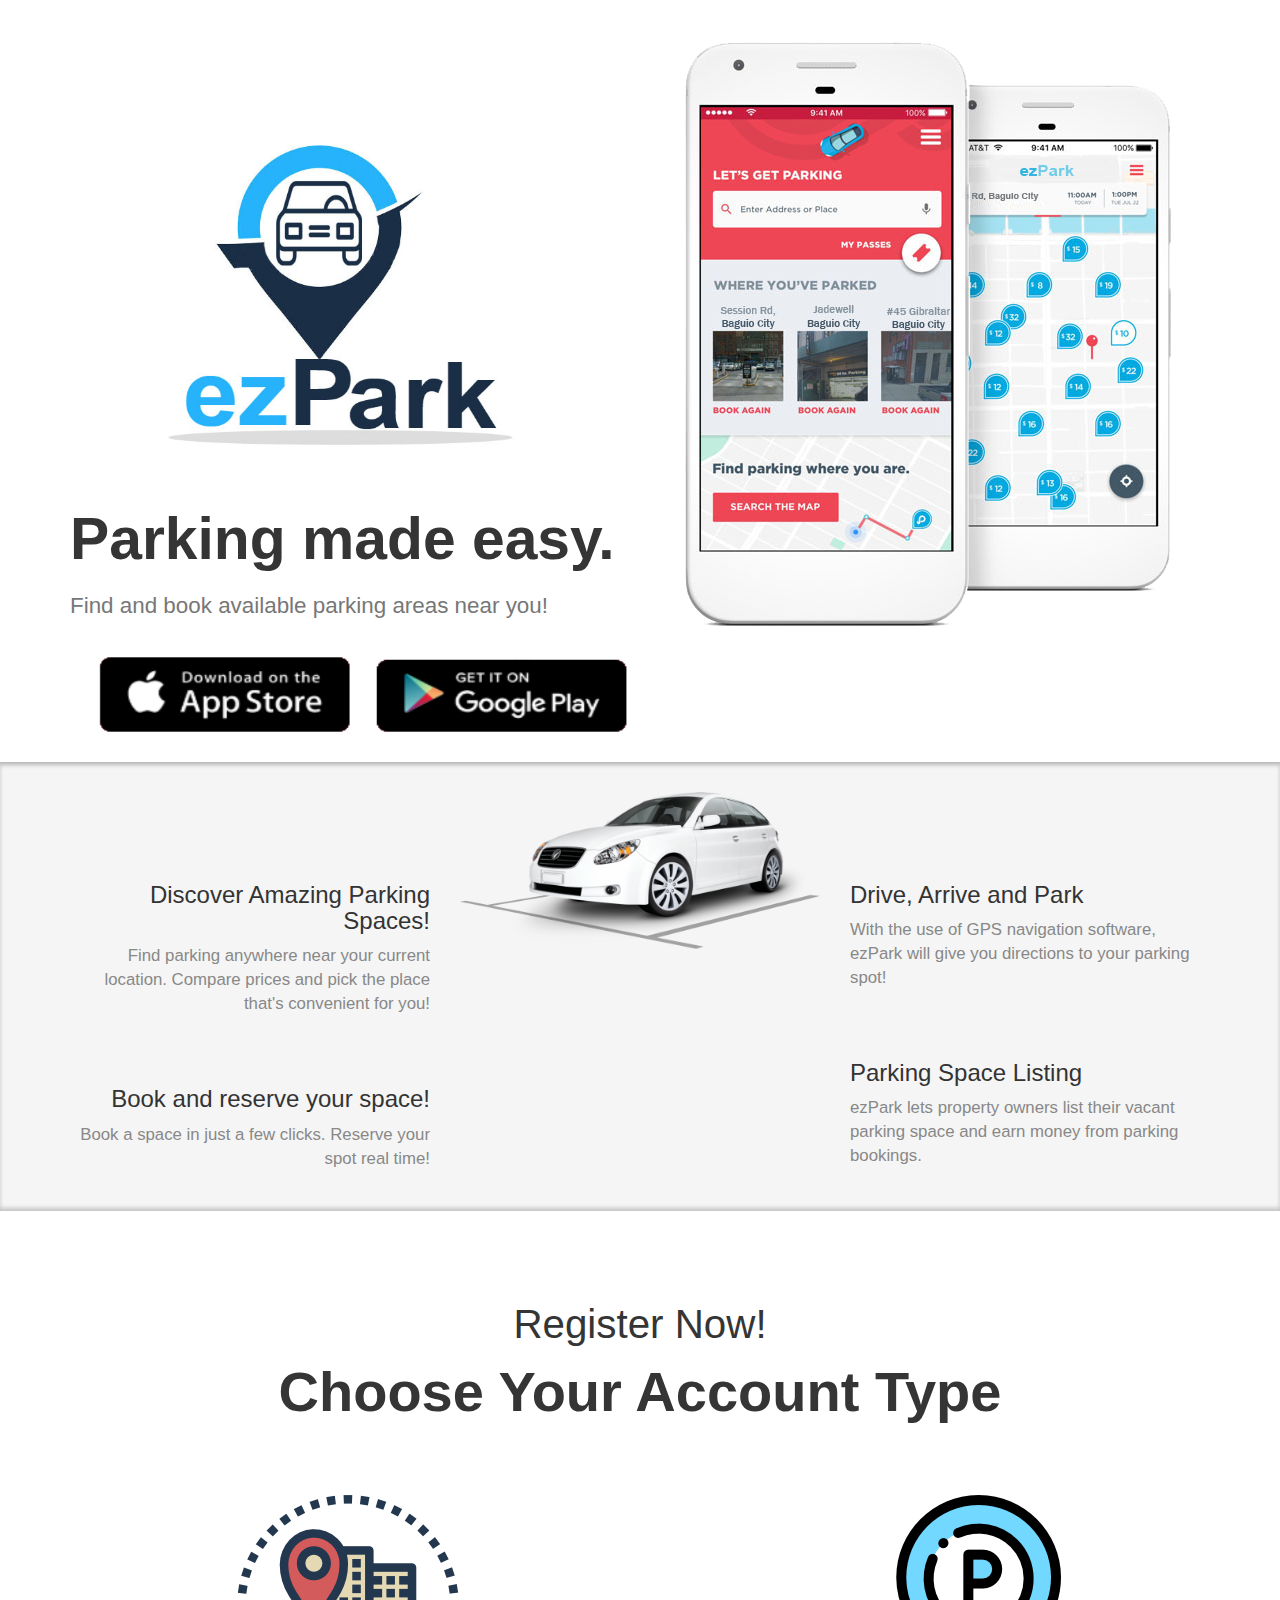
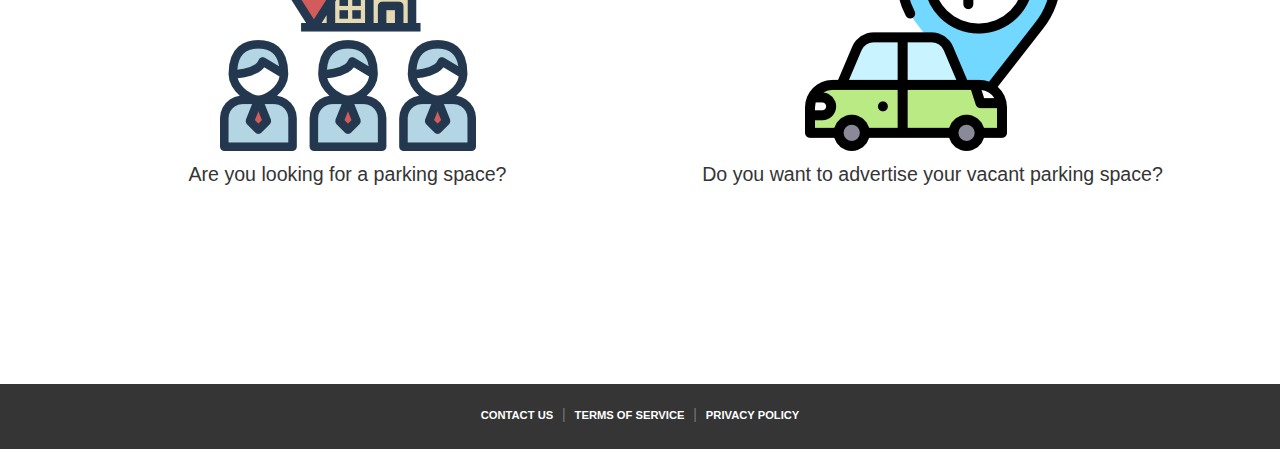
==== commit 85dc39a7: "Update index.html" ====
--- a/index.html
+++ b/index.html
@@ -92,7 +92,7 @@
 
 					<p>Find and book available parking areas near you!</p>
 
-					<img src="./appstore.png" alt="HTML5 Icon" style="width:600px;height:130px;">			
+					<img src="./appstore.PNG" alt="HTML5 Icon" style="width:600px;height:130px;">			
 </div>
 
 				<div class="col-md-6">
@@ -511,4 +511,4 @@
     <script type="text/javascript" src="./main.js.download"></script>
 
 
-</body></html>+</body></html>
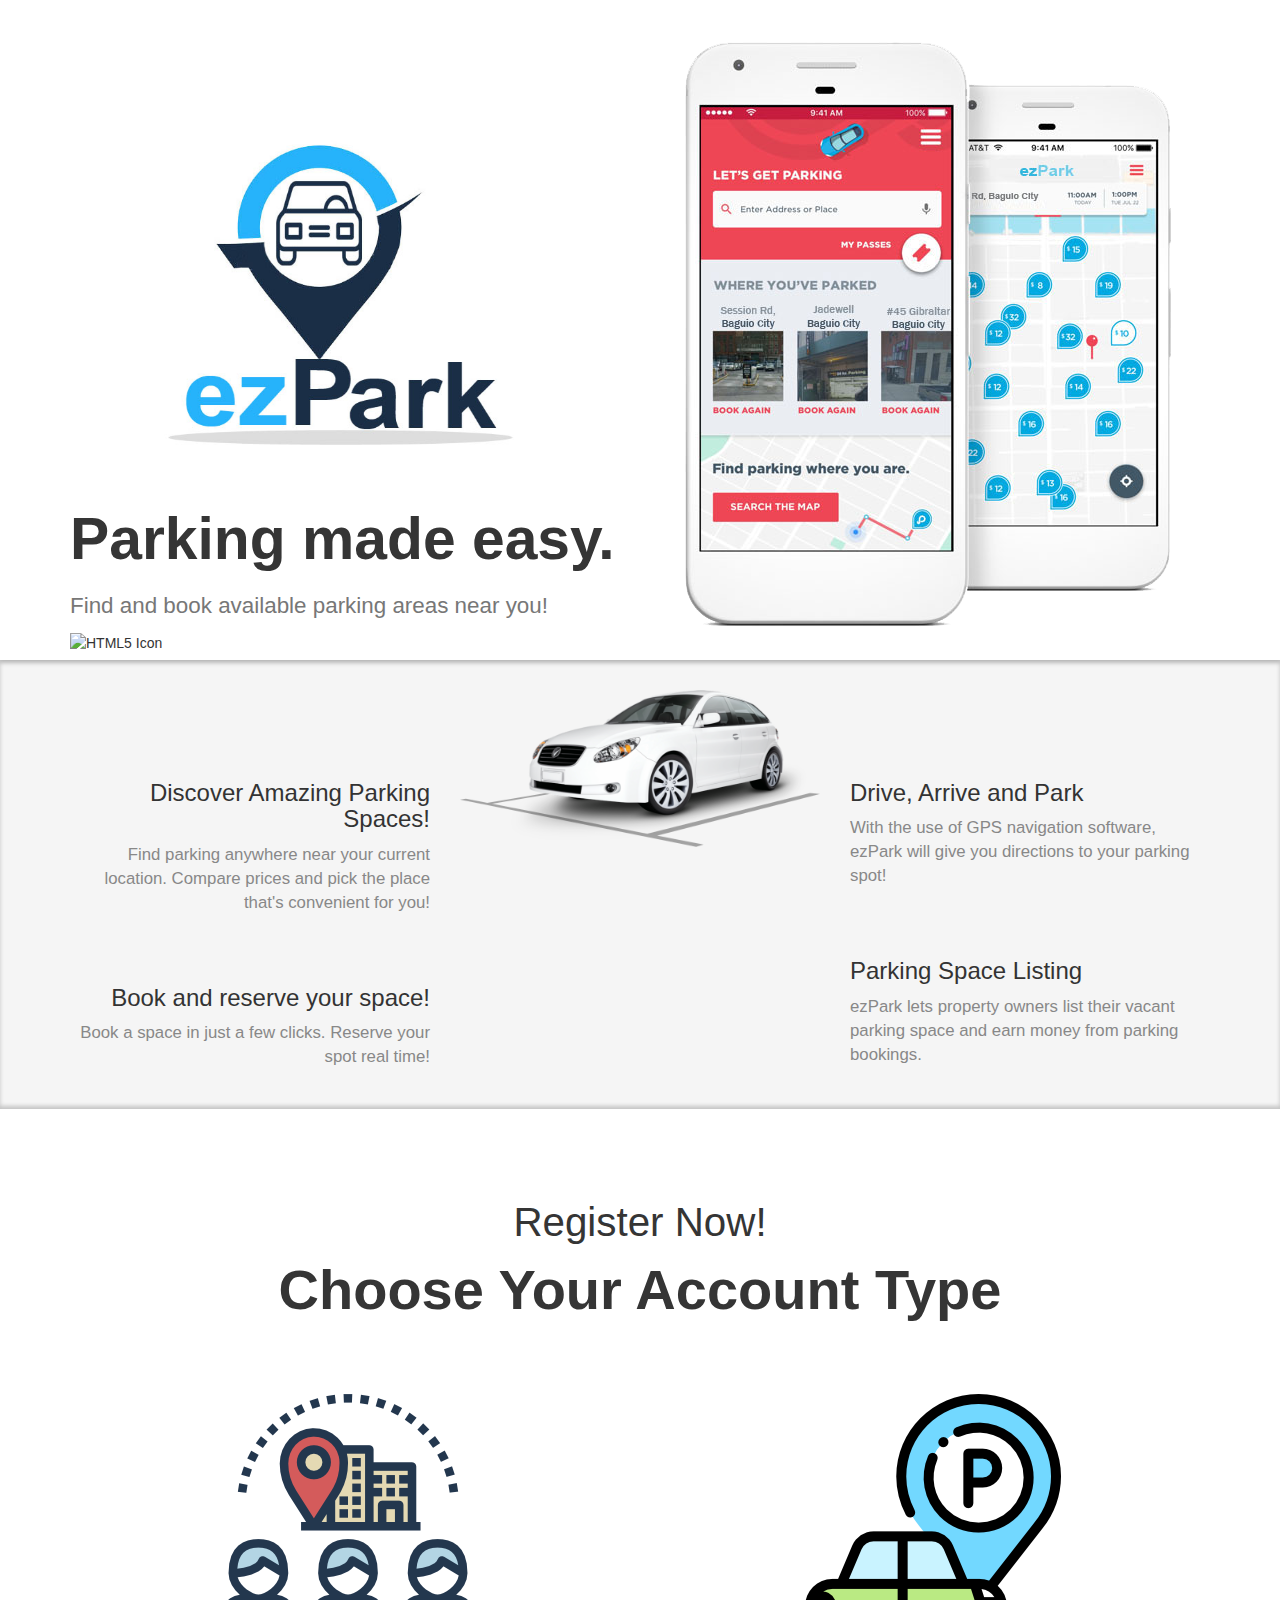
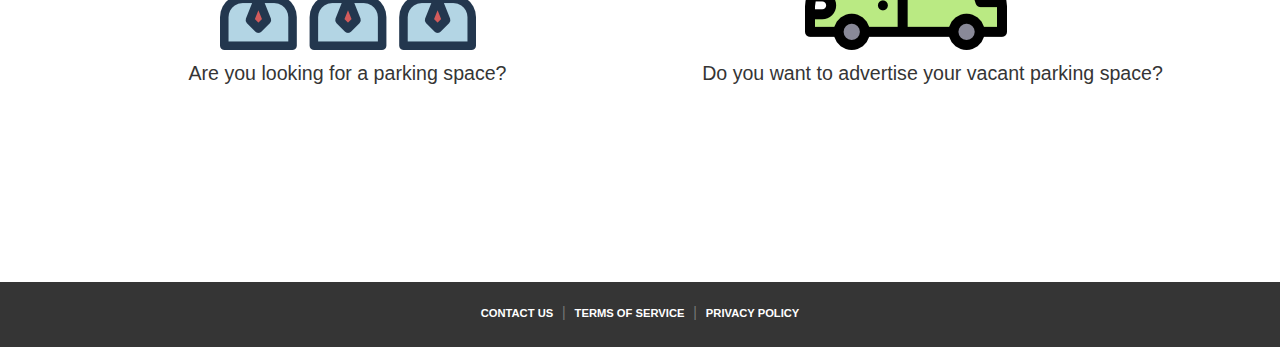
==== commit 62bfc363: "Update index.html" ====
--- a/index.html
+++ b/index.html
@@ -92,7 +92,7 @@
 
 					<p>Find and book available parking areas near you!</p>
 
-					<img src="./appstore.PNG" alt="HTML5 Icon" style="width:600px;height:130px;">			
+					<img src="./appstore.png" alt="HTML5 Icon" style="width:600px;height:130px;">			
 </div>
 
 				<div class="col-md-6">
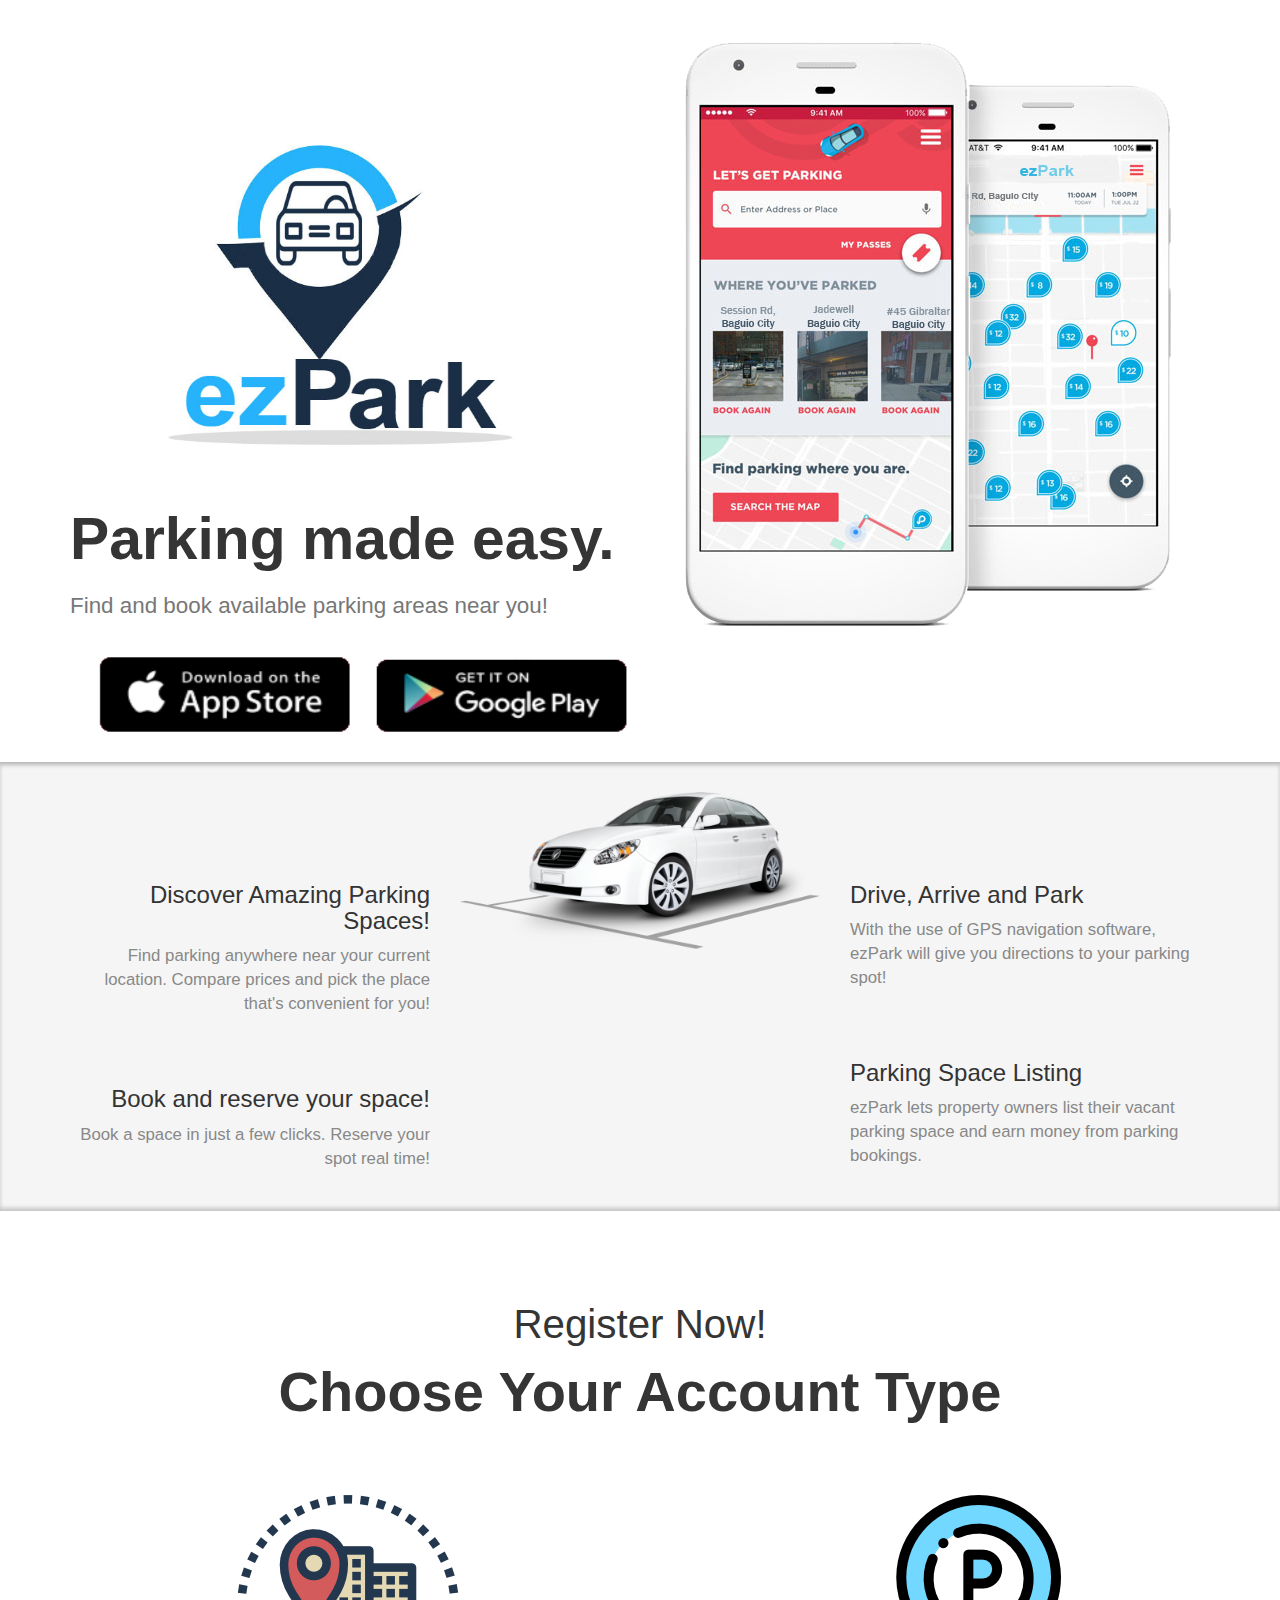
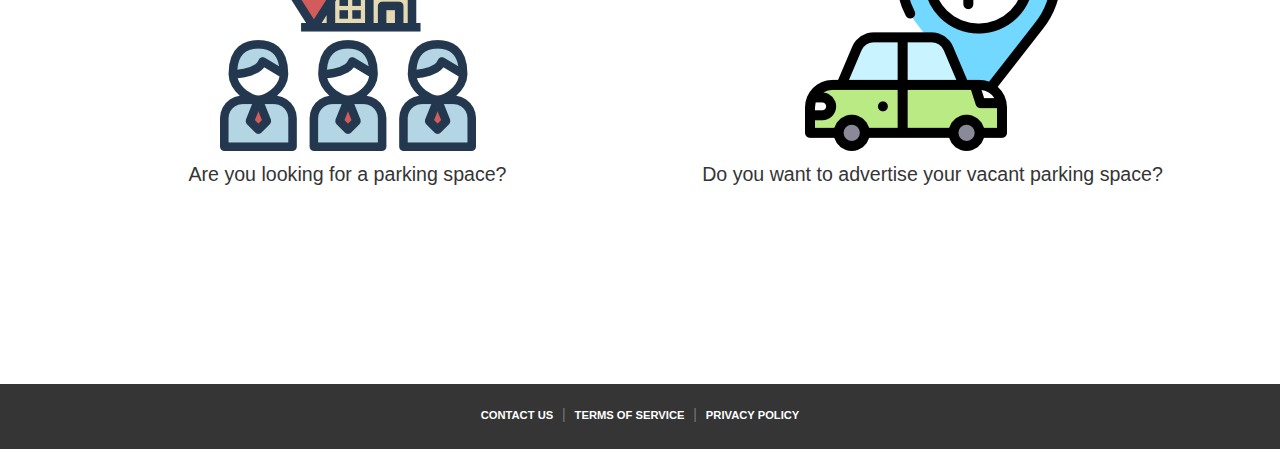
==== commit cdad3d84: "Update index.html" ====
--- a/index.html
+++ b/index.html
@@ -92,7 +92,7 @@
 
 					<p>Find and book available parking areas near you!</p>
 
-					<img src="./appstore.png" alt="HTML5 Icon" style="width:600px;height:130px;">			
+					<img src="./playstore.PNG" alt="HTML5 Icon" style="width:600px;height:130px;">			
 </div>
 
 				<div class="col-md-6">
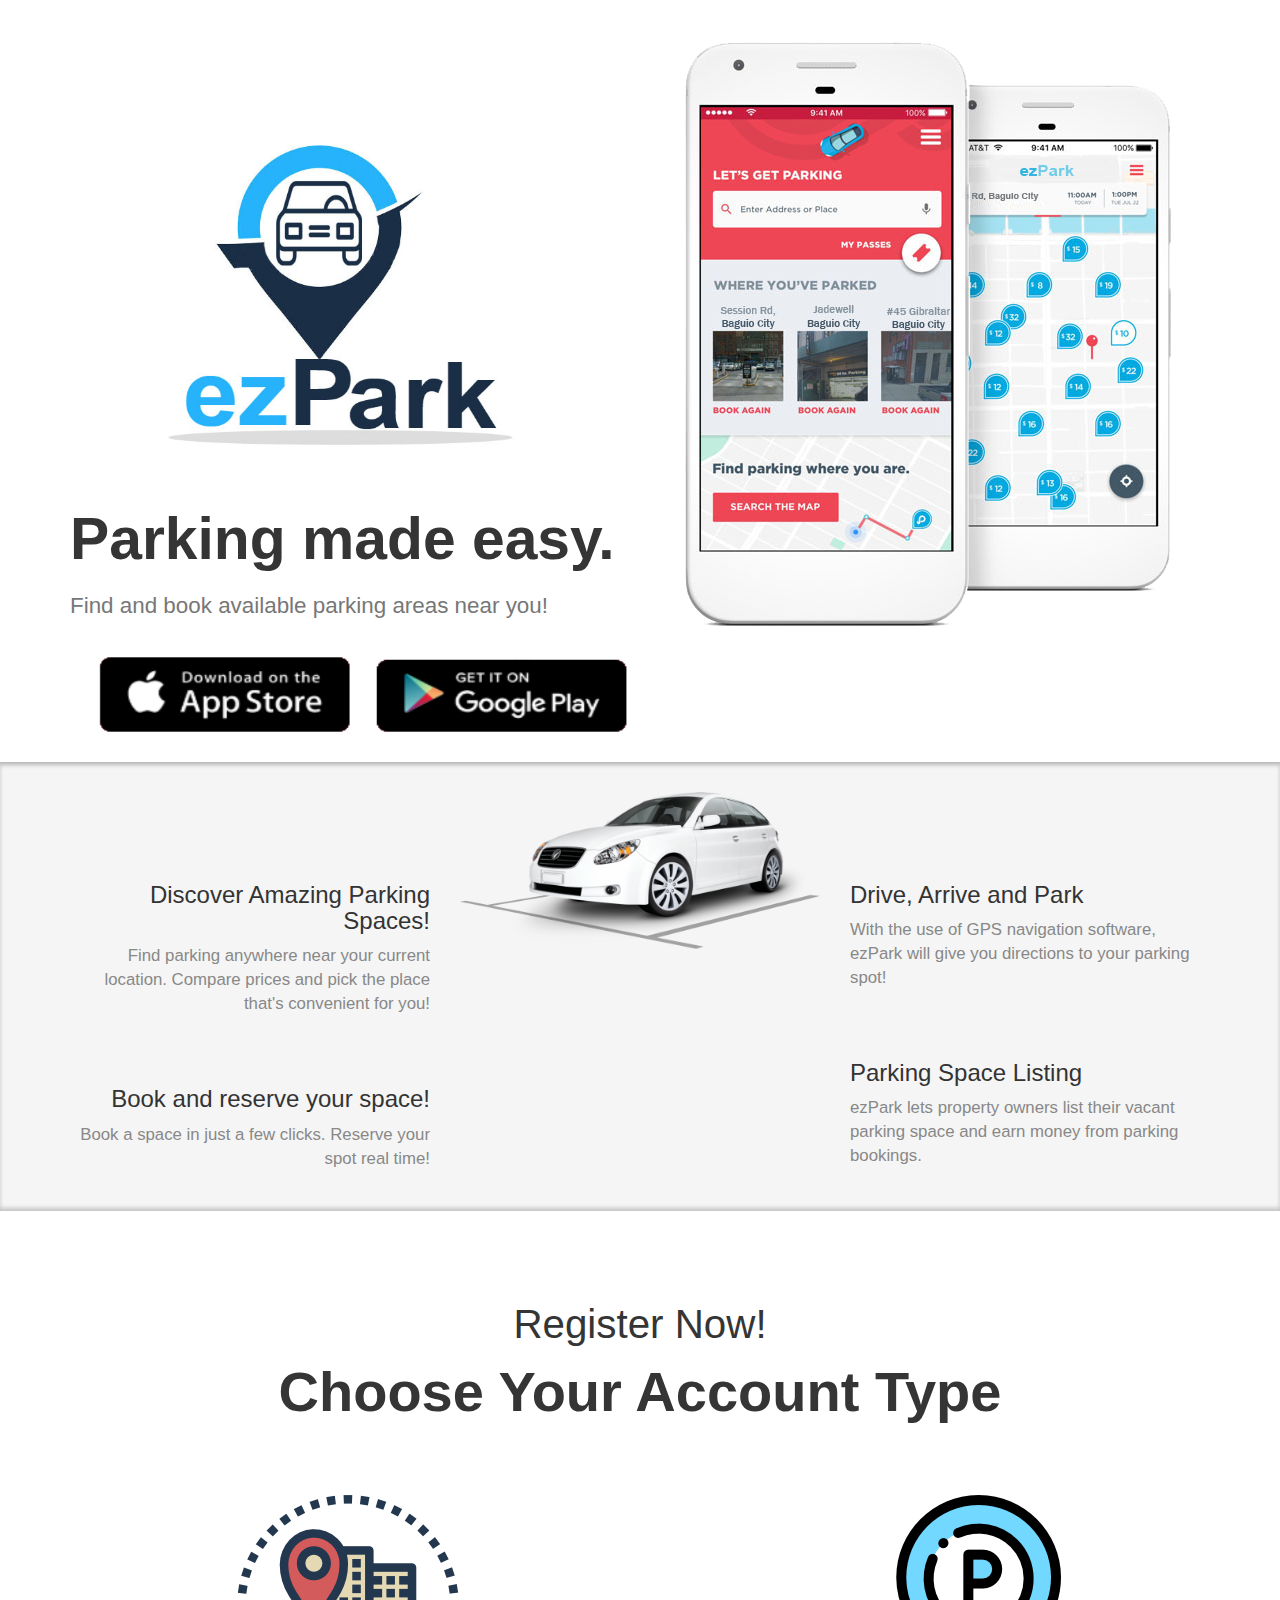
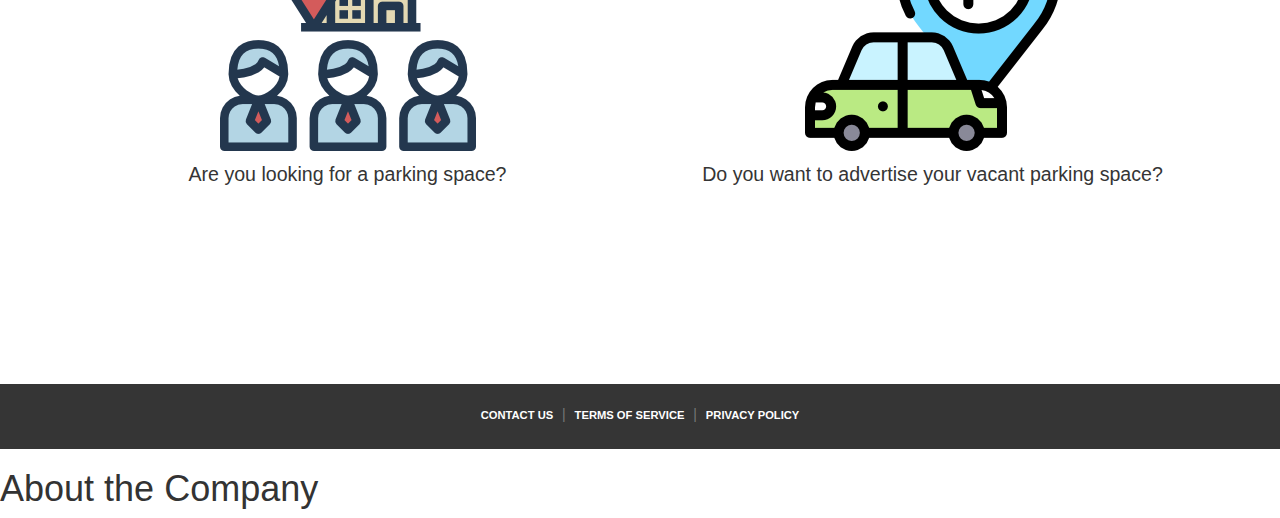
==== commit c80a4178: "Update index.html" ====
--- a/index.html
+++ b/index.html
@@ -510,5 +510,7 @@
 
     <script type="text/javascript" src="./main.js.download"></script>
 
+<h1>About the Company</h1>
+
 
 </body></html>
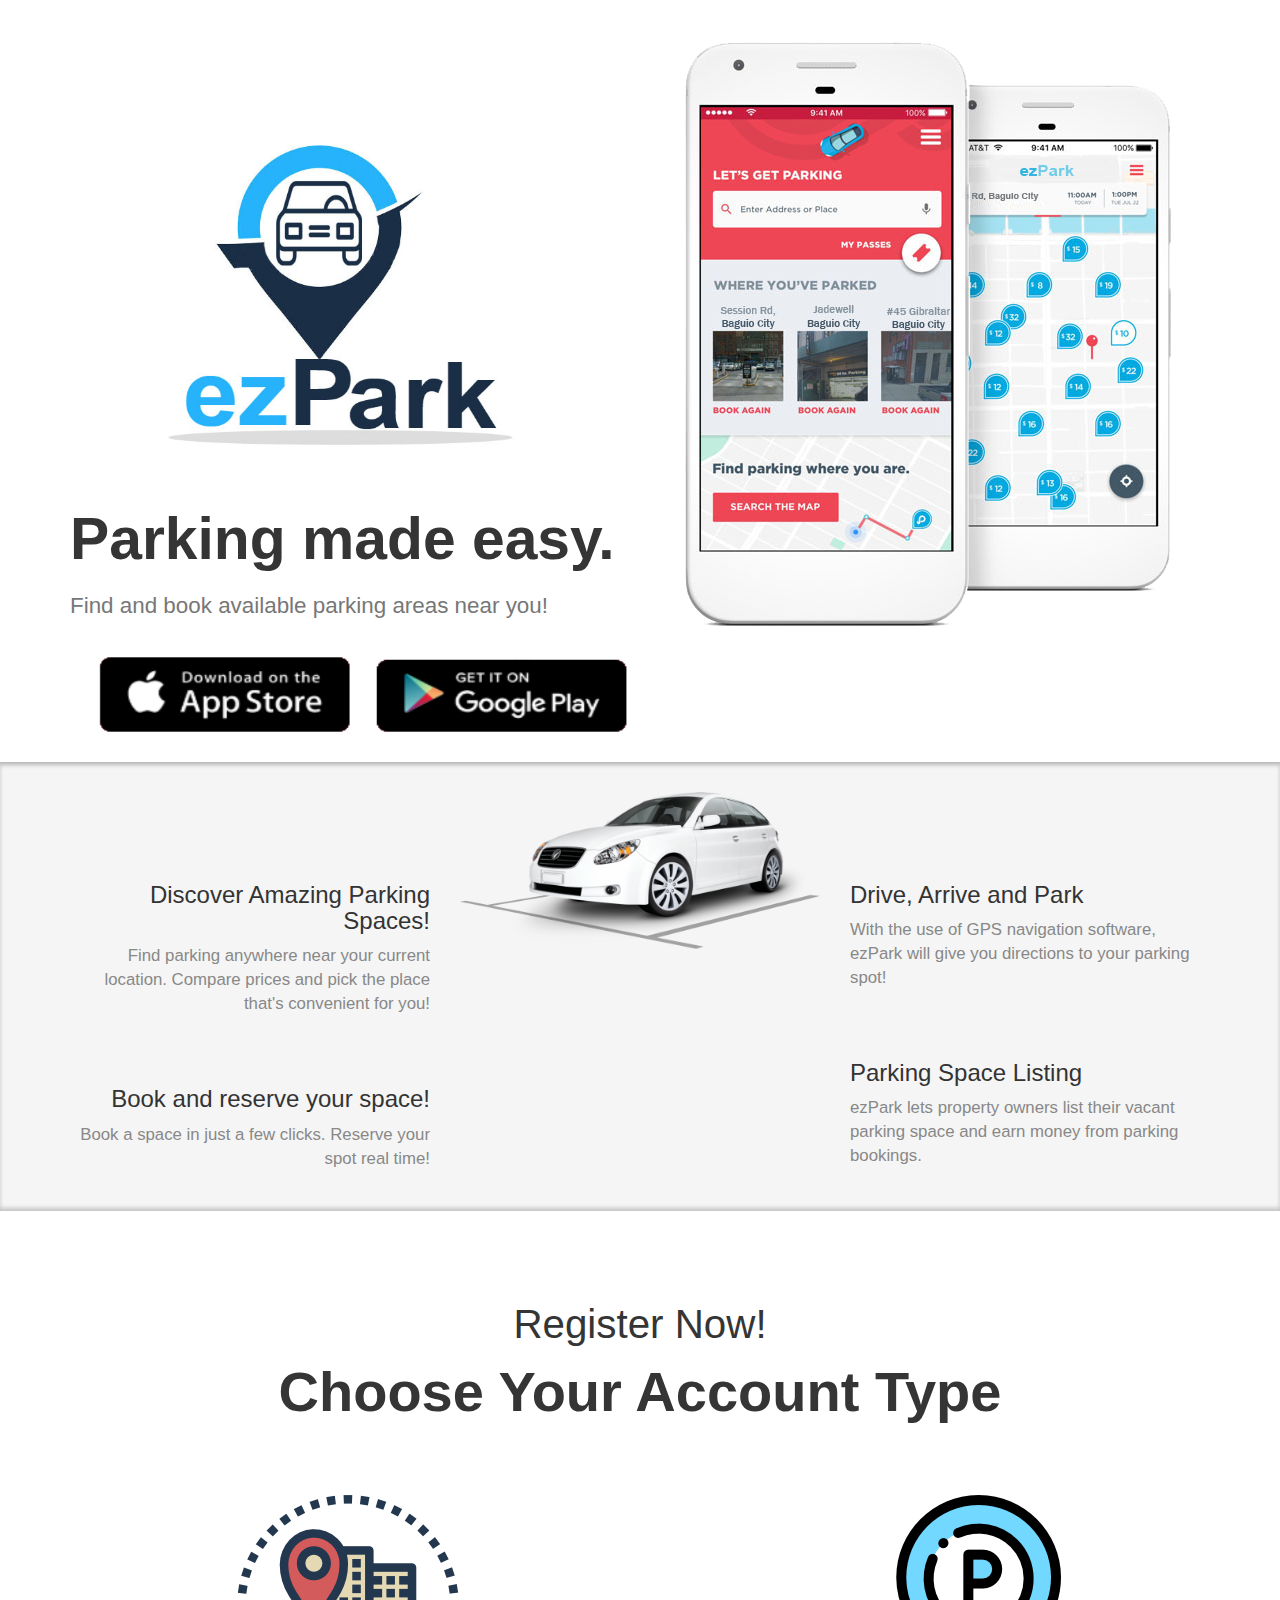
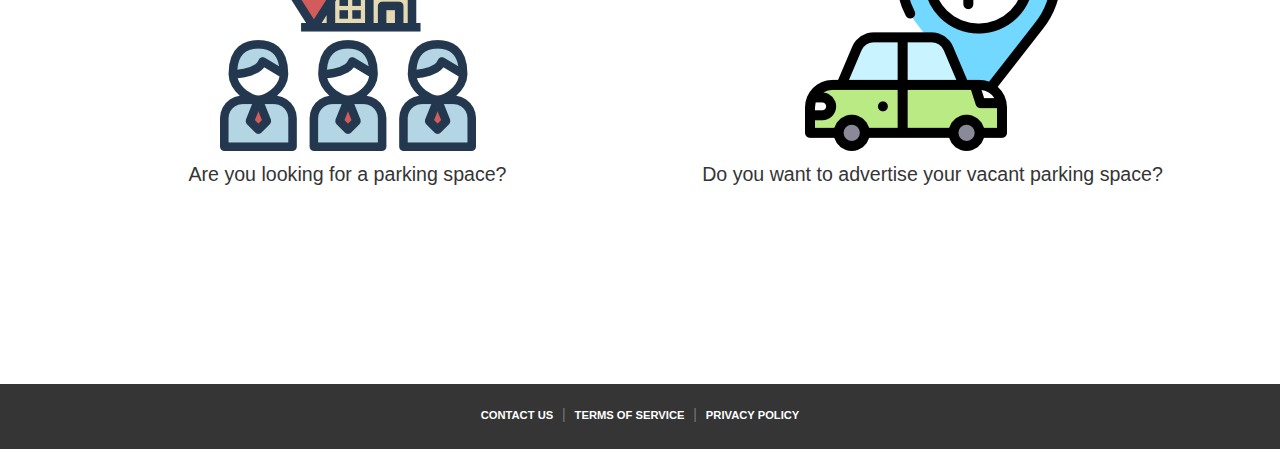
==== commit e2b35fb8: "Update index.html" ====
--- a/index.html
+++ b/index.html
@@ -510,7 +510,7 @@
 
     <script type="text/javascript" src="./main.js.download"></script>
 
-<h1>About the Company</h1>
+
 
 
 </body></html>
